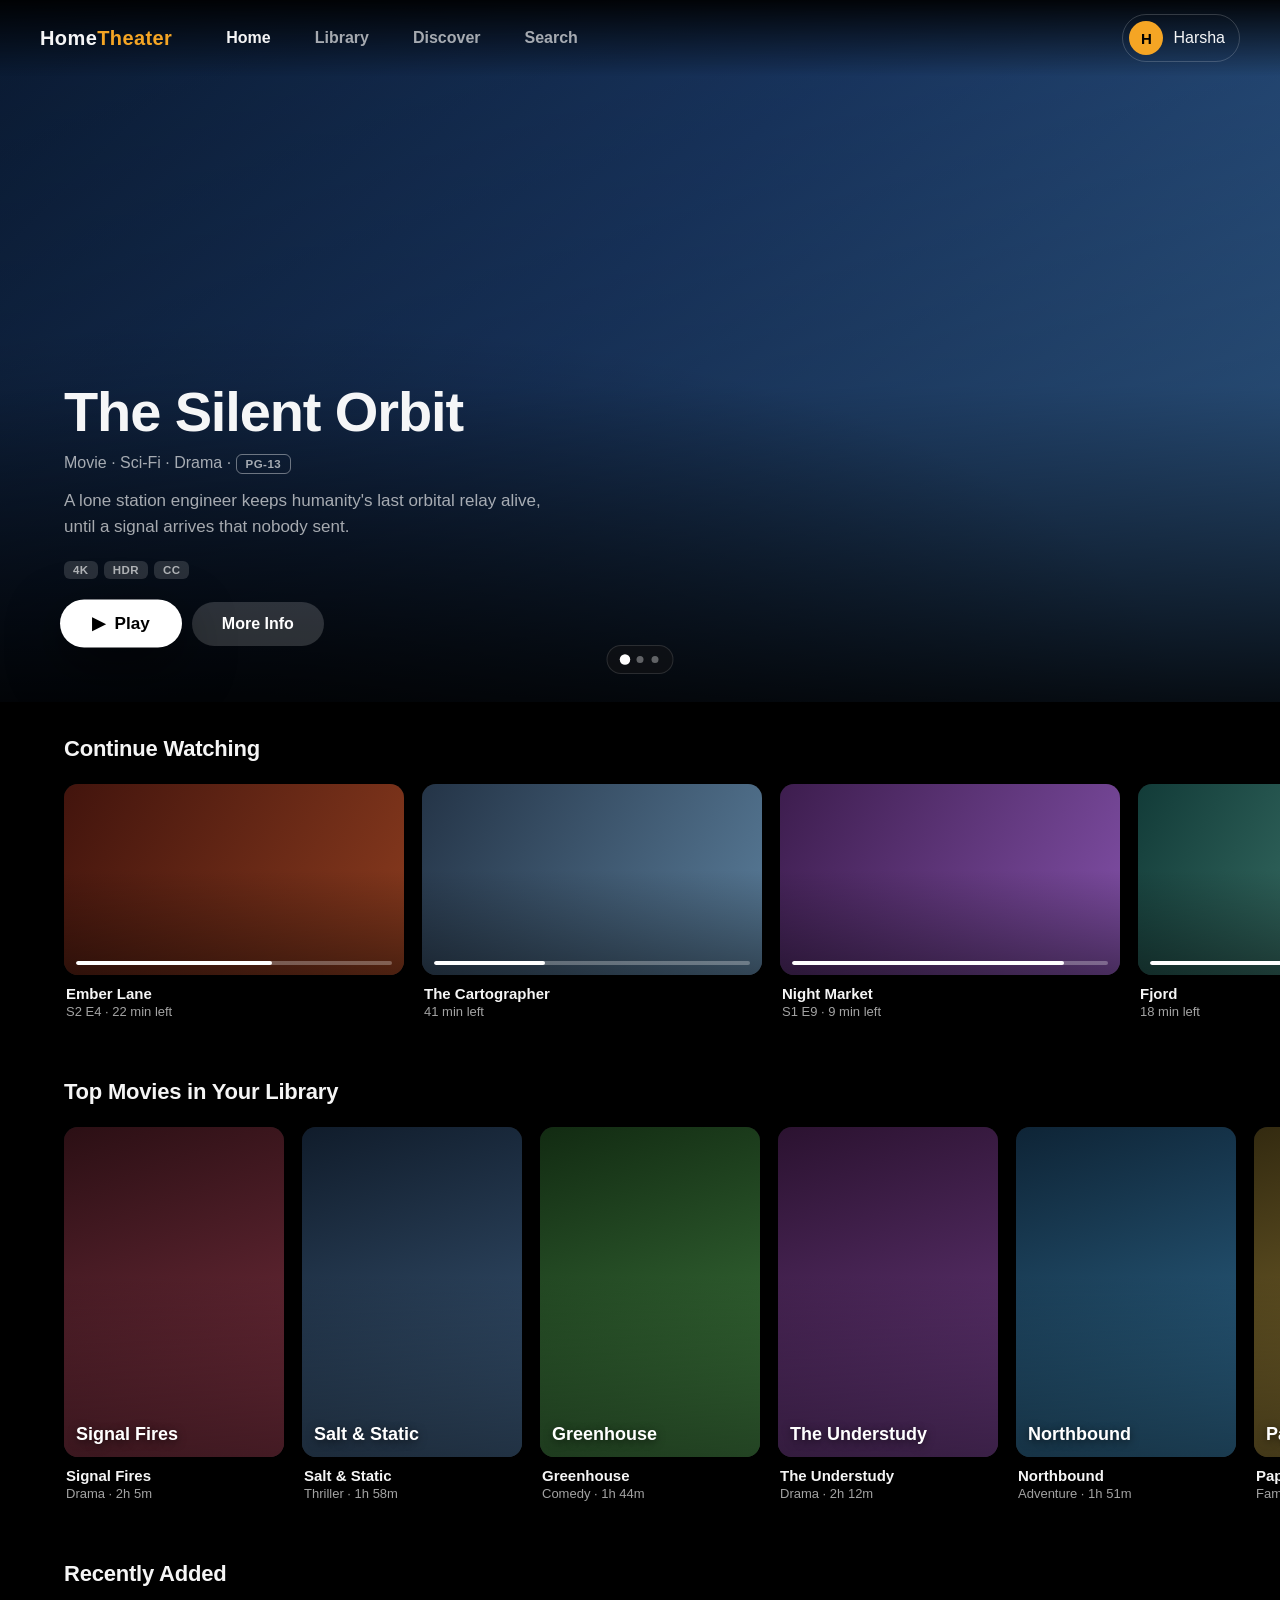
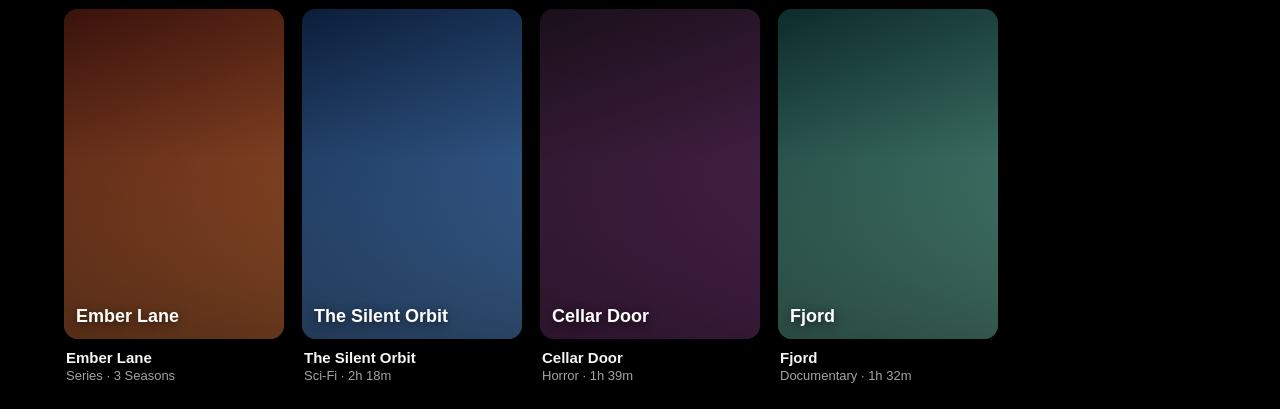
==== design/prototype/index.html @ db96c817 "Seed: TV-first design system + working UI prototype (mock data), docs, status" ====
<!DOCTYPE html>
<html lang="en">
<head>
  <meta charset="UTF-8" />
  <meta name="viewport" content="width=device-width, initial-scale=1.0" />
  <title>Home Theater — TV UI Prototype (MOCK DATA)</title>
  <link rel="stylesheet" href="styles.css" />
</head>
<body>
  <!-- Prototype note: everything below renders MOCK sample data. No server calls. -->
  <nav class="topnav" id="topnav" aria-label="Primary"></nav>

  <header class="hero" id="hero" aria-label="Featured"></header>

  <main id="shelves" aria-label="Library shelves"></main>

  <!-- Detail overlay (MOCK) -->
  <div class="overlay" id="detailOverlay" role="dialog" aria-modal="true" aria-label="Title details">
    <div class="sheet">
      <h2 id="detailTitle"></h2>
      <div class="type-line" id="detailType"></div>
      <div class="meta-chips" id="detailCaps"></div>
      <p class="desc" id="detailDesc" style="margin-top:14px"></p>
      <div class="actions" style="margin-top:8px">
        <button class="pill">▶&nbsp;&nbsp;Play (mock)</button>
        <button class="pill ghost" id="detailClose">Close</button>
      </div>
      <p class="note">Prototype uses mock data. Playback is not implemented yet.</p>
    </div>
  </div>

  <!-- Passwordless profile switcher (confirmed product rule: no PIN/password) -->
  <div class="overlay" id="profileOverlay" role="dialog" aria-modal="true" aria-label="Switch profile">
    <div class="sheet" style="text-align:center">
      <h2>Who's watching?</h2>
      <p class="type-line">Select a profile — no password required.</p>
      <div class="profile-grid" id="profileGrid"></div>
      <p class="note">Press Enter to switch · Escape to cancel · P to reopen</p>
    </div>
  </div>

  <script src="mock-data.js"></script>
  <script src="app.js"></script>
</body>
</html>
---- design/prototype/styles.css ----
/* Home Theater — TV-first prototype styles.
   Tokens per docs/DESIGN.md. All rules carry reduced-motion / contrast fallbacks. */

:root {
  --bg-black: #000;
  --bg-charcoal: #141416;
  --bg-elevated: #1e1e21;
  --text-primary: rgba(255,255,255,.96);
  --text-secondary: rgba(255,255,255,.64);
  --text-tertiary: rgba(255,255,255,.40);
  --accent: #F5A524;
  --focus-scale: 1.09;
  --focus-duration: 180ms;
  --focus-easing: cubic-bezier(.2,.7,.3,1);
  --crossfade: 300ms;
  --radius-card: 14px;
  --radius-pill: 999px;
  --shadow-focus: 0 18px 48px rgba(0,0,0,.55);
  --font: -apple-system, BlinkMacSystemFont, "SF Pro Display", "Segoe UI", Roboto, "Inter", sans-serif;
}

* { box-sizing: border-box; margin: 0; padding: 0; }
html, body { height: 100%; }
body {
  background: var(--bg-black);
  color: var(--text-primary);
  font-family: var(--font);
  overflow-x: hidden;
  -webkit-font-smoothing: antialiased;
}
button { font: inherit; color: inherit; background: none; border: none; cursor: pointer; }

/* ---------- Top navigation ---------- */
.topnav {
  position: fixed; inset: 0 0 auto 0; z-index: 40;
  display: flex; align-items: center; gap: 8px;
  padding: 14px 40px;
  background: linear-gradient(to bottom, rgba(0,0,0,.92), rgba(0,0,0,0));
}
.brand { font-weight: 800; font-size: 20px; letter-spacing: .02em; margin-right: 28px; }
.brand .dot { color: var(--accent); }
.nav-tab {
  padding: 10px 18px; border-radius: var(--radius-pill);
  color: var(--text-secondary); font-size: 16px; font-weight: 600;
  transition: color var(--focus-duration) var(--focus-easing),
              background var(--focus-duration) var(--focus-easing);
}
.nav-tab[aria-current="page"] { color: var(--text-primary); }
.nav-tab.focused {
  color: #000; background: #fff;
}
.profile-btn {
  margin-left: auto; display: flex; align-items: center; gap: 10px;
  padding: 6px 14px 6px 6px; border-radius: var(--radius-pill);
  border: 1px solid rgba(255,255,255,.18);
}
.avatar {
  width: 34px; height: 34px; border-radius: 50%;
  display: grid; place-items: center; font-weight: 700; font-size: 15px; color: #000;
}
.profile-btn.focused { background: rgba(255,255,255,.14); border-color: #fff; }

/* ---------- Hero ---------- */
.hero { position: relative; height: 78vh; min-height: 480px; overflow: hidden; }
.hero-slide {
  position: absolute; inset: 0; opacity: 0; pointer-events: none;
  transition: opacity var(--crossfade) ease;
  display: grid; align-items: end;
}
.hero-slide.active { opacity: 1; pointer-events: auto; }
.hero-art { position: absolute; inset: 0; }
.hero-scrim {
  position: absolute; inset: 0;
  background:
    linear-gradient(to top, rgba(0,0,0,.88) 0%, rgba(0,0,0,.25) 45%, rgba(0,0,0,.15) 100%),
    radial-gradient(120% 90% at 20% 100%, rgba(0,0,0,.55), transparent 60%);
}
.hero-content {
  position: relative; padding: 0 64px 56px; max-width: 640px;
}
.hero-title { font-size: 56px; font-weight: 800; letter-spacing: -.02em; margin-bottom: 10px; }
.hero-type { color: var(--text-secondary); font-size: 16px; margin-bottom: 14px; }
.hero-desc {
  color: var(--text-secondary); font-size: 17px; line-height: 1.5;
  display: -webkit-box; -webkit-line-clamp: 3; -webkit-box-orient: vertical; overflow: hidden;
  margin-bottom: 22px;
}
.hero-actions { display: flex; gap: 14px; align-items: center; }
.hero-dots {
  position: absolute; bottom: 28px; left: 50%; transform: translateX(-50%);
  display: flex; gap: 8px; padding: 10px 14px; border-radius: var(--radius-pill);
  background: rgba(20,20,22,.55); border: 1px solid rgba(255,255,255,.12);
}
.hero-dots .dot-btn { width: 7px; height: 7px; border-radius: 50%; background: rgba(255,255,255,.35); transition: all var(--crossfade) ease; }
.hero-dots .dot-btn.active { background: #fff; transform: scale(1.5); }
.hero-dots .dot-btn.focused { outline: 2px solid #fff; outline-offset: 2px; }

/* ---------- Pills / buttons ---------- */
.pill {
  display: inline-flex; align-items: center; gap: 10px;
  padding: 13px 30px; border-radius: var(--radius-pill);
  background: #fff; color: #000; font-weight: 700; font-size: 16px;
  transition: transform var(--focus-duration) var(--focus-easing),
              box-shadow var(--focus-duration) var(--focus-easing);
}
.pill.ghost { background: rgba(255,255,255,.16); color: #fff; }
.pill.focused { transform: scale(1.07); box-shadow: var(--shadow-focus); outline: none; }
.pill.ghost.focused { background: rgba(255,255,255,.30); }

/* ---------- Chips ---------- */
.chip {
  display: inline-block; padding: 3px 9px; border-radius: 6px;
  background: rgba(255,255,255,.14); color: var(--text-secondary);
  font-size: 11.5px; font-weight: 700; letter-spacing: .04em;
}
.chip.rating { border: 1px solid rgba(255,255,255,.4); background: transparent; }
.meta-chips { display: flex; gap: 6px; flex-wrap: wrap; align-items: center; margin-top: 10px; }

/* ---------- Shelves ---------- */
.shelf { margin: 34px 0 8px; }
.shelf-head { display: flex; align-items: baseline; padding: 0 64px; margin-bottom: 14px; }
.shelf-title { font-size: 22px; font-weight: 700; letter-spacing: -.01em; }
.shelf-track {
  display: flex; gap: 18px; padding: 8px 64px 26px;
  overflow-x: auto; scroll-behavior: smooth;
  scrollbar-width: none;
}
.shelf-track::-webkit-scrollbar { display: none; }

/* ---------- Cards ---------- */
.card { position: relative; flex: 0 0 auto; border-radius: var(--radius-card); overflow: visible; text-align: left; }
.card.landscape { width: 340px; }
.card.poster { width: 220px; }
.card-art {
  position: relative; aspect-ratio: 16 / 9; border-radius: var(--radius-card);
  overflow: hidden; background: var(--bg-charcoal);
  transition: transform var(--focus-duration) var(--focus-easing),
              box-shadow var(--focus-duration) var(--focus-easing);
}
.card.poster .card-art { aspect-ratio: 2 / 3; display: grid; align-items: end; }
.card-grad { position: absolute; inset: 0; }
.card-scrim { position: absolute; inset: 0; background: linear-gradient(to top, rgba(0,0,0,.45), transparent 55%); }
.card-grad-title {
  position: relative; padding: 12px; font-size: 18px; font-weight: 800; color: #fff;
  text-shadow: 0 2px 8px rgba(0,0,0,.6);
}
.card-label { padding: 10px 2px 0; }
.card-title { font-size: 15px; font-weight: 600; }
.card-sub { font-size: 13px; color: var(--text-secondary); margin-top: 2px; }
.card-progress {
  position: absolute; left: 12px; right: 12px; bottom: 10px; height: 4px;
  border-radius: 2px; background: rgba(255,255,255,.28); overflow: hidden;
}
.card-progress > span { display: block; height: 100%; background: #fff; border-radius: 2px; }
.rank {
  position: absolute; top: 8px; left: 10px; z-index: 2;
  font-size: 34px; font-weight: 900; color: #fff;
  text-shadow: 0 2px 10px rgba(0,0,0,.7); line-height: 1;
}
/* Focus treatment: scale + shadow + elevation; siblings dim (H6) */
.card.focused .card-art {
  transform: scale(var(--focus-scale));
  box-shadow: var(--shadow-focus);
  outline: 3px solid rgba(255,255,255,.9); outline-offset: 2px;
}
.shelf-row.focused .card:not(.focused) { opacity: .78; transition: opacity var(--focus-duration) linear; }

/* ---------- Overlays ---------- */
.overlay {
  position: fixed; inset: 0; z-index: 60; display: none;
  place-items: center; background: rgba(0,0,0,.62);
}
.overlay.open { display: grid; }
.sheet {
  width: min(680px, 90vw); border-radius: 22px; padding: 34px;
  background: rgba(30,30,33,.82);
  border: 1px solid rgba(255,255,255,.14);
}
@supports (backdrop-filter: blur(20px) saturate(180%)) {
  .sheet { backdrop-filter: blur(20px) saturate(180%); background: rgba(30,30,33,.62); }
}
.sheet h2 { font-size: 32px; margin-bottom: 6px; }
.sheet .type-line { color: var(--text-secondary); margin-bottom: 14px; }
.sheet .desc { color: var(--text-secondary); line-height: 1.55; margin-bottom: 22px; }
.sheet .actions { display: flex; gap: 14px; }

/* Profile switcher (passwordless — CONFIRMED product rule) */
.profile-grid { display: flex; gap: 26px; margin-top: 22px; }
.profile-tile {
  display: grid; justify-items: center; gap: 10px; padding: 16px;
  border-radius: 16px; transition: transform var(--focus-duration) var(--focus-easing);
}
.profile-tile .avatar { width: 76px; height: 76px; font-size: 30px; }
.profile-tile .name { color: var(--text-secondary); font-weight: 600; }
.profile-tile.focused { transform: scale(1.08); background: rgba(255,255,255,.10); outline: 3px solid #fff; outline-offset: 2px; }

/* ---------- Detail overlay note (MOCK) ---------- */
.note { margin-top: 18px; font-size: 12.5px; color: var(--text-tertiary); }

/* ---------- Fallbacks ---------- */
@media (prefers-reduced-motion: reduce) {
  * { transition: none !important; animation: none !important; scroll-behavior: auto !important; }
  .card.focused .card-art { transform: none; }
  .pill.focused { transform: none; }
}
@media (prefers-contrast: more) {
  .card.focused .card-art { outline: 4px solid #fff; }
  .hero-desc, .card-sub { color: #fff; }
}
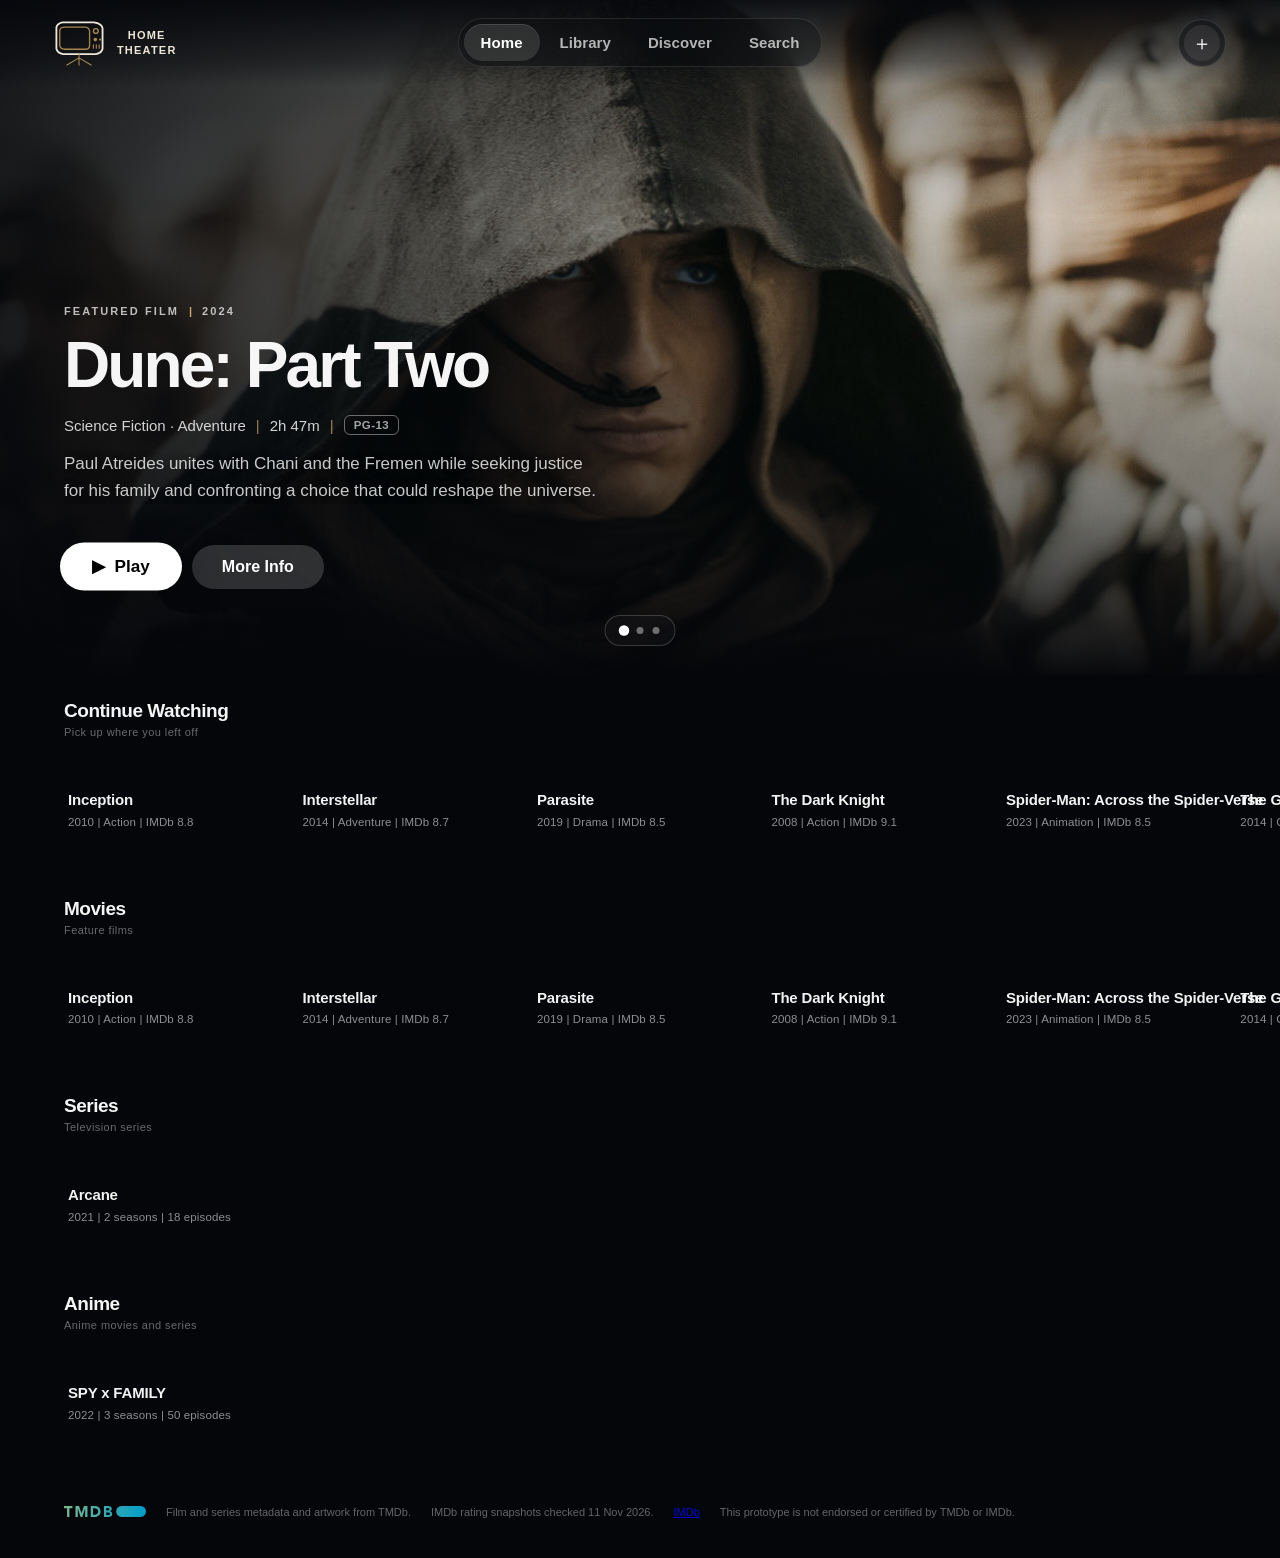
==== commit 658c28b9: "Preserve evolved prototype: themes, settings, library/discover/search, series/episodes, brand assets" ====
--- a/design/prototype/index.html
+++ b/design/prototype/index.html
@@ -3,7 +3,8 @@
 <head>
   <meta charset="UTF-8" />
   <meta name="viewport" content="width=device-width, initial-scale=1.0" />
-  <title>Home Theater — TV UI Prototype (MOCK DATA)</title>
+  <meta name="theme-color" content="#08090c" />
+  <title>Home Theater | Film Library</title>
   <link rel="stylesheet" href="styles.css" />
 </head>
 <body>
@@ -13,29 +14,33 @@
   <header class="hero" id="hero" aria-label="Featured"></header>
 
   <main id="shelves" aria-label="Library shelves"></main>
-
-  <!-- Detail overlay (MOCK) -->
+  <footer class="credits" id="credits"><a href="https://www.themoviedb.org/" target="_blank" rel="noreferrer" aria-label="The Movie Database"><img src="art/tmdb/tmdb-logo.svg" alt="TMDb" /></a><span>Film and series metadata and artwork from TMDb.</span><span>IMDb rating snapshots checked 11 Nov 2026.</span><a href="https://www.imdb.com/" target="_blank" rel="noreferrer">IMDb</a><span>This prototype is not endorsed or certified by TMDb or IMDb.</span></footer>
+  <!-- Detail overlay uses prototype sample data -->
   <div class="overlay" id="detailOverlay" role="dialog" aria-modal="true" aria-label="Title details">
-    <div class="sheet">
-      <h2 id="detailTitle"></h2>
-      <div class="type-line" id="detailType"></div>
-      <div class="meta-chips" id="detailCaps"></div>
-      <p class="desc" id="detailDesc" style="margin-top:14px"></p>
-      <div class="actions" style="margin-top:8px">
-        <button class="pill">▶&nbsp;&nbsp;Play (mock)</button>
-        <button class="pill ghost" id="detailClose">Close</button>
+    <div class="sheet detail-sheet">
+      <div class="detail-art">
+        <img id="detailArtwork" src="" alt="">
+        <div class="detail-actions" aria-label="Title actions">
+          <button class="detail-action" data-detail-action="play" aria-label="Play title" title="Play"><svg viewBox="0 0 24 24" aria-hidden="true"><path d="M7 4.8v14.4L19 12 7 4.8Z"/></svg></button>
+          <button class="detail-action" data-detail-action="watchlist" aria-label="Add to watchlist" aria-pressed="false" title="Add to watchlist"><svg viewBox="0 0 24 24" aria-hidden="true"><path d="M12 5v14M5 12h14"/></svg></button>
+          <button class="detail-action" data-detail-action="watched" aria-label="Mark as watched" aria-pressed="false" title="Mark as watched"><svg viewBox="0 0 24 24" aria-hidden="true"><path d="m5 12.5 4.5 4.5L19 7"/></svg></button>
+        </div>
       </div>
-      <p class="note">Prototype uses mock data. Playback is not implemented yet.</p>
-    </div>
-  </div>
-
-  <!-- Passwordless profile switcher (confirmed product rule: no PIN/password) -->
-  <div class="overlay" id="profileOverlay" role="dialog" aria-modal="true" aria-label="Switch profile">
-    <div class="sheet" style="text-align:center">
-      <h2>Who's watching?</h2>
-      <p class="type-line">Select a profile — no password required.</p>
-      <div class="profile-grid" id="profileGrid"></div>
-      <p class="note">Press Enter to switch · Escape to cancel · P to reopen</p>
+      <section class="detail-info">
+        <p class="catalog-kicker">TITLE DETAILS</p>
+        <h2 id="detailTitle"></h2>
+        <div class="type-line" id="detailType"></div>
+        <p class="desc" id="detailDesc"></p>
+        <p class="detail-feedback" id="detailFeedback" aria-live="polite">Prototype actions use sample data.</p>
+      </section>
+      <section class="series-browser" id="seriesBrowser" aria-label="Series episodes" hidden>
+        <div class="series-browser-heading">
+          <div><p class="catalog-kicker">SERIES GUIDE</p><h3>Episodes</h3></div>
+          <p id="seriesEpisodeCount" class="series-episode-count"></p>
+        </div>
+        <div class="season-selector" id="seasonSelector" role="group" aria-label="Choose a season"></div>
+        <div class="episode-grid" id="episodeGrid"></div>
+      </section>
     </div>
   </div>
 
--- a/design/prototype/styles.css
+++ b/design/prototype/styles.css
@@ -1,4 +1,4 @@
-/* Home Theater — TV-first prototype styles.
+/* Home Theater | TV-first prototype styles.
    Tokens per docs/DESIGN.md. All rules carry reduced-motion / contrast fallbacks. */
 
 :root {
@@ -9,7 +9,7 @@
   --text-secondary: rgba(255,255,255,.64);
   --text-tertiary: rgba(255,255,255,.40);
   --accent: #F5A524;
-  --focus-scale: 1.09;
+  --focus-scale: 1.075;
   --focus-duration: 180ms;
   --focus-easing: cubic-bezier(.2,.7,.3,1);
   --crossfade: 300ms;
@@ -22,32 +22,36 @@
 * { box-sizing: border-box; margin: 0; padding: 0; }
 html, body { height: 100%; }
 body {
-  background: var(--bg-black);
+  background: #050609;
   color: var(--text-primary);
   font-family: var(--font);
   overflow-x: hidden;
   -webkit-font-smoothing: antialiased;
 }
 button { font: inherit; color: inherit; background: none; border: none; cursor: pointer; }
+button:focus-visible { outline: 3px solid #fff; outline-offset: 5px; }
 
 /* ---------- Top navigation ---------- */
 .topnav {
   position: fixed; inset: 0 0 auto 0; z-index: 40;
   display: flex; align-items: center; gap: 8px;
-  padding: 14px 40px;
-  background: linear-gradient(to bottom, rgba(0,0,0,.92), rgba(0,0,0,0));
+  padding: 18px clamp(28px, 4vw, 72px);
+  background: linear-gradient(to bottom, rgba(4,6,10,.82), rgba(4,6,10,.34) 58%, transparent);
+  min-height: 88px;
 }
 .brand { font-weight: 800; font-size: 20px; letter-spacing: .02em; margin-right: 28px; }
 .brand .dot { color: var(--accent); }
+.nav-links { display: flex; align-items: center; gap: 8px; }
 .nav-tab {
-  padding: 10px 18px; border-radius: var(--radius-pill);
-  color: var(--text-secondary); font-size: 16px; font-weight: 600;
+  padding: 11px 18px; border-radius: var(--radius-pill);
+  color: rgba(255,255,255,.76); font-size: 17px; font-weight: 620;
   transition: color var(--focus-duration) var(--focus-easing),
-              background var(--focus-duration) var(--focus-easing);
+              background var(--focus-duration) var(--focus-easing),
+              transform var(--focus-duration) var(--focus-easing);
 }
 .nav-tab[aria-current="page"] { color: var(--text-primary); }
 .nav-tab.focused {
-  color: #000; background: #fff;
+  color: #000; background: #fff; transform: scale(1.04);
 }
 .profile-btn {
   margin-left: auto; display: flex; align-items: center; gap: 10px;
@@ -61,37 +65,53 @@
 .profile-btn.focused { background: rgba(255,255,255,.14); border-color: #fff; }
 
 /* ---------- Hero ---------- */
-.hero { position: relative; height: 78vh; min-height: 480px; overflow: hidden; }
+.hero {
+  position: relative;
+  height: min(78svh, 820px);
+  min-height: 600px;
+  overflow: hidden;
+  isolation: isolate;
+  background: #0c111a;
+}
 .hero-slide {
   position: absolute; inset: 0; opacity: 0; pointer-events: none;
-  transition: opacity var(--crossfade) ease;
+  transition: opacity 520ms cubic-bezier(.22,.7,.24,1);
   display: grid; align-items: end;
 }
 .hero-slide.active { opacity: 1; pointer-events: auto; }
-.hero-art { position: absolute; inset: 0; }
+.hero-art { position: absolute; inset: -1.5% -1%; overflow: hidden; }
+.hero-art img {
+  display: block; width: 100%; height: 100%; object-fit: cover; object-position: center 44%;
+  transform: scale(1.035);
+  filter: saturate(.92) brightness(.88);
+  transition: transform 8s cubic-bezier(.2,.55,.3,1), filter 700ms ease;
+}
+.hero-slide.active .hero-art img { transform: scale(1); filter: saturate(1) brightness(.92); }
 .hero-scrim {
   position: absolute; inset: 0;
   background:
-    linear-gradient(to top, rgba(0,0,0,.88) 0%, rgba(0,0,0,.25) 45%, rgba(0,0,0,.15) 100%),
-    radial-gradient(120% 90% at 20% 100%, rgba(0,0,0,.55), transparent 60%);
+    linear-gradient(90deg, rgba(3,5,9,.72) 0%, rgba(3,5,9,.46) 31%, rgba(3,5,9,.10) 70%, rgba(3,5,9,.04) 100%),
+    linear-gradient(0deg, rgba(5,6,9,.98) 0%, rgba(5,6,9,.62) 20%, rgba(5,6,9,.06) 66%, rgba(5,6,9,.24) 100%);
 }
 .hero-content {
-  position: relative; padding: 0 64px 56px; max-width: 640px;
-}
-.hero-title { font-size: 56px; font-weight: 800; letter-spacing: -.02em; margin-bottom: 10px; }
-.hero-type { color: var(--text-secondary); font-size: 16px; margin-bottom: 14px; }
+  position: relative; z-index: 2; padding: 0 clamp(36px, 5vw, 92px) 88px;
+  max-width: 760px;
+}
+.hero-title { font-size: clamp(44px, 4.3vw, 72px); font-weight: 760; letter-spacing: -.035em; line-height: .98; margin-bottom: 16px; text-wrap: balance; }
+.hero-type { color: rgba(255,255,255,.78); font-size: 17px; margin-bottom: 15px; }
 .hero-desc {
-  color: var(--text-secondary); font-size: 17px; line-height: 1.5;
+  color: rgba(255,255,255,.82); font-size: 18px; line-height: 1.48; max-width: 560px;
   display: -webkit-box; -webkit-line-clamp: 3; -webkit-box-orient: vertical; overflow: hidden;
-  margin-bottom: 22px;
+  margin-bottom: 18px; text-shadow: 0 2px 18px rgba(0,0,0,.24);
 }
 .hero-actions { display: flex; gap: 14px; align-items: center; }
 .hero-dots {
-  position: absolute; bottom: 28px; left: 50%; transform: translateX(-50%);
-  display: flex; gap: 8px; padding: 10px 14px; border-radius: var(--radius-pill);
-  background: rgba(20,20,22,.55); border: 1px solid rgba(255,255,255,.12);
-}
-.hero-dots .dot-btn { width: 7px; height: 7px; border-radius: 50%; background: rgba(255,255,255,.35); transition: all var(--crossfade) ease; }
+  position: absolute; z-index: 3; bottom: 36px; left: 50%; transform: translateX(-50%);
+  display: flex; gap: 9px; padding: 11px 15px; border-radius: var(--radius-pill);
+  background: rgba(19,20,23,.54); border: 1px solid rgba(255,255,255,.18);
+  box-shadow: 0 8px 28px rgba(0,0,0,.2);
+}
+.hero-dots .dot-btn { width: 7px; height: 7px; border-radius: 50%; background: rgba(255,255,255,.4); transition: all var(--crossfade) ease; }
 .hero-dots .dot-btn.active { background: #fff; transform: scale(1.5); }
 .hero-dots .dot-btn.focused { outline: 2px solid #fff; outline-offset: 2px; }
 
@@ -117,38 +137,54 @@
 .meta-chips { display: flex; gap: 6px; flex-wrap: wrap; align-items: center; margin-top: 10px; }
 
 /* ---------- Shelves ---------- */
-.shelf { margin: 34px 0 8px; }
-.shelf-head { display: flex; align-items: baseline; padding: 0 64px; margin-bottom: 14px; }
-.shelf-title { font-size: 22px; font-weight: 700; letter-spacing: -.01em; }
+.shelf { margin: 26px 0 10px; position: relative; }
+.shelf-head { display: flex; align-items: baseline; padding: 0 clamp(36px, 5vw, 92px); margin-bottom: 14px; }
+.shelf-title { font-size: clamp(20px, 1.5vw, 25px); font-weight: 700; letter-spacing: -.015em; }
 .shelf-track {
-  display: flex; gap: 18px; padding: 8px 64px 26px;
+  display: flex; gap: clamp(14px, 1.2vw, 22px); padding: 10px clamp(36px, 5vw, 92px) 34px;
   overflow-x: auto; scroll-behavior: smooth;
   scrollbar-width: none;
+  scroll-padding-inline: clamp(36px, 5vw, 92px);
 }
 .shelf-track::-webkit-scrollbar { display: none; }
+.shelf-row { position: relative; }
+.shelf-arrow {
+  position: absolute; top: 49%; z-index: 26; display: grid; width: clamp(34px, 4vw, 50px); height: 92px; place-items: center;
+  border: 1px solid rgba(255,255,255,.13); border-radius: 20px; color: #fff;
+  background: linear-gradient(90deg, rgba(255,255,255,.09), rgba(255,255,255,.04)); backdrop-filter: blur(14px) saturate(120%);
+  box-shadow: 0 10px 28px rgba(0,0,0,.35); opacity: 0; pointer-events: none;
+  transform: translateY(-50%); transition: opacity 180ms ease, background 180ms ease, transform 240ms cubic-bezier(.2,.85,.2,1);
+}
+.shelf-arrow-prev { left: 0; }
+.shelf-arrow-next { right: 0; }
+.shelf-arrow svg { width: 28px; height: 28px; fill: none; stroke: currentColor; stroke-width: 1.8; stroke-linecap: round; stroke-linejoin: round; }
+.shelf-row:hover .shelf-arrow:not(:disabled), .shelf-arrow:focus-visible { opacity: 1; pointer-events: auto; }
+.shelf-arrow:hover, .shelf-arrow:focus-visible { background: rgba(255,255,255,.10); transform: translateY(-50%) scale(1.06); outline: 2px solid rgba(255,255,255,.84); outline-offset: 2px; }
+.shelf-arrow:disabled { opacity: 0 !important; pointer-events: none !important; }
 
 /* ---------- Cards ---------- */
 .card { position: relative; flex: 0 0 auto; border-radius: var(--radius-card); overflow: visible; text-align: left; }
-.card.landscape { width: 340px; }
-.card.poster { width: 220px; }
+.card.landscape { width: clamp(268px, 22vw, 372px); }
+.card.poster { width: clamp(164px, 14vw, 228px); }
 .card-art {
   position: relative; aspect-ratio: 16 / 9; border-radius: var(--radius-card);
-  overflow: hidden; background: var(--bg-charcoal);
+  overflow: hidden; background: linear-gradient(135deg,#16202e,#0a0d12);
   transition: transform var(--focus-duration) var(--focus-easing),
-              box-shadow var(--focus-duration) var(--focus-easing);
+              box-shadow var(--focus-duration) var(--focus-easing),
+              outline-color var(--focus-duration) ease;
 }
 .card.poster .card-art { aspect-ratio: 2 / 3; display: grid; align-items: end; }
-.card-grad { position: absolute; inset: 0; }
-.card-scrim { position: absolute; inset: 0; background: linear-gradient(to top, rgba(0,0,0,.45), transparent 55%); }
+.card-artwork { position: absolute; inset: 0; width: 100%; height: 100%; object-fit: cover; transition: transform 450ms cubic-bezier(.2,.7,.3,1), filter 450ms ease; }
+.card-scrim { position: absolute; inset: 0; background: linear-gradient(to top, rgba(0,0,0,.72), rgba(0,0,0,.06) 48%, rgba(0,0,0,.05)); pointer-events: none; }
 .card-grad-title {
   position: relative; padding: 12px; font-size: 18px; font-weight: 800; color: #fff;
   text-shadow: 0 2px 8px rgba(0,0,0,.6);
 }
 .card-label { padding: 10px 2px 0; }
-.card-title { font-size: 15px; font-weight: 600; }
-.card-sub { font-size: 13px; color: var(--text-secondary); margin-top: 2px; }
+.card-title { font-size: 16px; font-weight: 650; white-space: nowrap; overflow: hidden; text-overflow: ellipsis; }
+.card-sub { font-size: 14px; color: var(--text-secondary); margin-top: 4px; white-space: nowrap; overflow: hidden; text-overflow: ellipsis; }
 .card-progress {
-  position: absolute; left: 12px; right: 12px; bottom: 10px; height: 4px;
+  position: absolute; left: 2px; right: 2px; bottom: 2px; height: 3px;
   border-radius: 2px; background: rgba(255,255,255,.28); overflow: hidden;
 }
 .card-progress > span { display: block; height: 100%; background: #fff; border-radius: 2px; }
@@ -162,13 +198,15 @@
   transform: scale(var(--focus-scale));
   box-shadow: var(--shadow-focus);
   outline: 3px solid rgba(255,255,255,.9); outline-offset: 2px;
-}
-.shelf-row.focused .card:not(.focused) { opacity: .78; transition: opacity var(--focus-duration) linear; }
+  z-index: 4;
+}
+.card.focused .card-artwork { transform: scale(1.035); }
+.shelf:has(.card.focused) .card:not(.focused) { opacity: .88; transition: opacity var(--focus-duration) linear; }
 
 /* ---------- Overlays ---------- */
 .overlay {
   position: fixed; inset: 0; z-index: 60; display: none;
-  place-items: center; background: rgba(0,0,0,.62);
+  place-items: center; padding: 24px; overflow-y: auto; background: rgba(0,0,0,.72); backdrop-filter: blur(12px);
 }
 .overlay.open { display: grid; }
 .sheet {
@@ -184,7 +222,7 @@
 .sheet .desc { color: var(--text-secondary); line-height: 1.55; margin-bottom: 22px; }
 .sheet .actions { display: flex; gap: 14px; }
 
-/* Profile switcher (passwordless — CONFIRMED product rule) */
+/* Profile switcher | passwordless confirmed product rule */
 .profile-grid { display: flex; gap: 26px; margin-top: 22px; }
 .profile-tile {
   display: grid; justify-items: center; gap: 10px; padding: 16px;
@@ -206,4 +244,614 @@
 @media (prefers-contrast: more) {
   .card.focused .card-art { outline: 4px solid #fff; }
   .hero-desc, .card-sub { color: #fff; }
-}
+  .hero-scrim { background: linear-gradient(90deg,rgba(0,0,0,.88),rgba(0,0,0,.25)),linear-gradient(0deg,rgba(0,0,0,.98),transparent 78%); }
+}
+
+@media (max-width: 900px) {
+  .topnav { gap: 4px; padding-inline: 24px; min-height: 76px; }
+  .brand { margin-right: 10px; font-size: 18px; }
+  .nav-links { gap: 4px; }
+  .nav-tab { padding: 10px 13px; font-size: 15px; }
+  .hero { height: min(72svh, 760px); min-height: 560px; }
+  .hero-content { padding: 0 32px 78px; max-width: 650px; }
+  .hero-scrim { background: linear-gradient(90deg,rgba(3,5,9,.76),rgba(3,5,9,.2)),linear-gradient(0deg,rgba(5,6,9,.98),rgba(5,6,9,.12) 76%); }
+  .shelf-head { padding-inline: 32px; }
+  .shelf-track { padding-inline: 32px; scroll-padding-inline: 32px; }
+  .card.landscape { width: clamp(260px, 40vw, 350px); }
+  .card.poster { width: clamp(158px, 25vw, 208px); }
+}
+
+@media (max-width: 620px) {
+  .topnav { display: grid; grid-template-columns: 1fr auto; grid-template-rows: auto auto; padding: 9px 18px 10px; min-height: 0; gap: 5px 8px; }
+  .brand { grid-column: 1; grid-row: 1; font-size: 16px; margin: 0; }
+  .nav-links { grid-column: 1 / -1; grid-row: 2; justify-content: space-between; gap: 0; }
+  .nav-tab { font-size: 13px; padding: 8px 9px; }
+  .profile-btn { grid-column: 2; grid-row: 1; }
+  .profile-btn { gap: 6px; padding: 4px 8px 4px 4px; font-size: 13px; }
+  .avatar { width: 29px; height: 29px; }
+  .hero { height: min(72svh, 680px); min-height: 540px; }
+  .hero-art img { object-position: 58% center; }
+  .hero-content { padding: 0 22px 78px; }
+  .hero-title { font-size: clamp(38px, 11vw, 52px); }
+  .hero-type { font-size: 14px; }
+  .hero-desc { font-size: 15px; max-width: 440px; }
+  .pill { padding: 11px 21px; font-size: 14px; }
+  .hero-dots { bottom: 24px; }
+  .shelf { margin-top: 22px; }
+  .shelf-head { padding-inline: 22px; margin-bottom: 10px; }
+  .shelf-track { padding: 8px 22px 26px; scroll-padding-inline: 22px; gap: 14px; }
+  .card.landscape { width: 78vw; max-width: 340px; }
+  .card.poster { width: 42vw; max-width: 190px; }
+  .card-title { font-size: 14px; }
+  .card-sub { font-size: 12px; }
+  .sheet { width: calc(100vw - 32px); padding: 24px; }
+  .sheet h2 { font-size: 26px; }
+  .profile-grid { justify-content: center; gap: 10px; flex-wrap: wrap; }
+}
+
+/* Refined identity, motion and legible film metadata. */
+:root {
+  --accent: #c9a66b;
+  --focus-duration: 280ms;
+  --focus-easing: cubic-bezier(.2,.85,.2,1);
+  --shadow-focus: 0 14px 38px rgba(0,0,0,.42);
+}
+.topnav {
+  padding-inline: clamp(30px, 4.2vw, 76px);
+  min-height: 82px;
+  background: linear-gradient(to bottom, rgba(5,7,11,.9), rgba(5,7,11,.36) 72%, transparent);
+}
+.brand {
+  display: flex; align-items: center; gap: 11px; margin-right: 30px;
+  text-decoration: none; color: var(--text-primary); font-weight: 700;
+}
+.nav-links { gap: 7px; }
+.nav-tab { font-size: 15px; letter-spacing: .005em; }
+.nav-tab.focused { box-shadow: 0 4px 18px rgba(255,255,255,.12); }
+.hero { height: min(75svh, 780px); min-height: 570px; }
+.hero-art img { object-position: center 42%; }
+.hero-scrim {
+  background: linear-gradient(90deg, rgba(4,6,10,.88) 0%, rgba(4,6,10,.63) 29%, rgba(4,6,10,.16) 66%, rgba(4,6,10,.04) 100%),
+              linear-gradient(0deg, rgba(5,6,9,.98) 0%, rgba(5,6,9,.42) 24%, transparent 68%, rgba(5,6,9,.38) 100%);
+}
+.hero-content { max-width: 800px; padding-bottom: 86px; }
+.eyebrow { display: flex; align-items: center; gap: 10px; margin-bottom: 17px; color: rgba(255,255,255,.72); font-size: 11px; font-weight: 700; letter-spacing: .19em; }
+.eyebrow span { width: auto; height: auto; color: var(--accent); background: none; letter-spacing: 0; }
+.hero-title { font-size: clamp(48px, 5vw, 82px); letter-spacing: -.045em; line-height: .99; margin-bottom: 18px; }
+.hero-type { display: flex; align-items: center; gap: 10px; font-size: 15px; color: rgba(255,255,255,.82); }
+.hero-divider { color: var(--accent); opacity: .75; }
+.hero-desc { max-width: 540px; font-size: 17px; line-height: 1.55; color: rgba(255,255,255,.78); margin-top: 16px; }
+.hero-actions { margin-top: 22px !important; }
+.pill { transition: transform 280ms cubic-bezier(.2,.85,.2,1), box-shadow 280ms ease, background 240ms ease; }
+.hero-dots { bottom: 29px; }
+.shelf { margin: 25px 0 18px; }
+.shelf-head { align-items: center; margin-bottom: 11px; }
+.shelf-title { font-size: clamp(19px, 1.45vw, 23px); letter-spacing: -.025em; }
+.shelf-note { margin-top: 4px; font-size: 11px; color: var(--text-tertiary); letter-spacing: .04em; }
+.shelf-track { gap: clamp(16px, 1.3vw, 24px); padding-top: 8px; padding-bottom: 19px; }
+.card { border-radius: 12px; }
+.card-art { border-radius: 12px; background: #111319; transition: transform 300ms cubic-bezier(.2,.85,.2,1), box-shadow 300ms ease; }
+.card.poster .card-art { background: #15171c; }
+.card-artwork { transition: transform 500ms cubic-bezier(.2,.75,.2,1), filter 450ms ease; }
+.card.focused .card-art { transform: scale(1.045); box-shadow: var(--shadow-focus); outline: none; z-index: 4; }
+.card.focused .card-artwork { transform: scale(1.025); }
+.card-label { padding: 10px 1px 0; }
+.card-title { font-size: 15px; font-weight: 650; letter-spacing: -.01em; }
+.card-sub { margin-top: 5px; font-size: 12px; letter-spacing: .01em; color: rgba(255,255,255,.58); }
+.card-sub span { color: var(--accent); margin-inline: 2px; }
+.card-progress { left: 2px; right: 2px; bottom: 2px; height: 3px; }
+.shelf-preview {
+  min-height: 92px; margin: 0 clamp(36px, 5vw, 92px); padding: 0 0 12px;
+  display: grid; grid-template-columns: auto 1fr; column-gap: 12px; align-content: start;
+  opacity: .72; transition: opacity 260ms ease;
+}
+.shelf-preview.has-selection { opacity: 1; }
+.preview-kicker { grid-row: span 2; padding-top: 5px; color: var(--accent); font-size: 9px; font-weight: 700; letter-spacing: .18em; }
+.preview-title { font-size: 15px; font-weight: 680; }
+.preview-meta { margin-top: 3px; font-size: 12px; color: var(--text-secondary); }
+.preview-desc { grid-column: 2; max-width: 760px; margin-top: 7px; color: rgba(255,255,255,.52); font-size: 12px; line-height: 1.4; }
+.focus-glass {
+  position: fixed; left: 0; top: 0; z-index: 35; width: 0; height: 0; pointer-events: none;
+  border: 1.5px solid rgba(255,255,255,.88); border-radius: 13px;
+  background: linear-gradient(135deg, rgba(255,255,255,.10), rgba(255,255,255,.015) 50%);
+  box-shadow: 0 0 0 1px rgba(255,255,255,.08), 0 10px 34px rgba(0,0,0,.18);
+  opacity: 0; transition: transform 330ms cubic-bezier(.2,.85,.2,1), width 260ms cubic-bezier(.2,.85,.2,1), height 260ms cubic-bezier(.2,.85,.2,1), opacity 150ms ease;
+  will-change: transform, width, height;
+}
+.focus-glass.visible { opacity: 1; }
+.credits { display: flex; flex-wrap: wrap; gap: 8px 20px; padding: 30px clamp(36px, 5vw, 92px) 40px; color: rgba(255,255,255,.38); font-size: 11px; }
+.credits img { display: block; width: 82px; height: auto; }
+.credits a { display: inline-flex; align-items: center; opacity: .88; }
+.credits span:first-child { color: rgba(255,255,255,.55); }
+@media (max-width: 900px) {
+  .shelf-preview { margin-inline: 32px; }
+}
+@media (max-width: 620px) {
+  .topnav { padding-inline: 18px; }
+  .brand { gap: 7px; }
+  .brand-wordmark { font-size: 9px; }
+  .brand-wordmark span:last-child { font-size: 8px; }
+  .hero { min-height: 520px; }
+  .hero-content { padding-bottom: 78px; }
+  .hero-type { flex-wrap: wrap; font-size: 13px; }
+  .shelf-preview { margin-inline: 22px; min-height: 96px; }
+  .preview-desc { font-size: 11px; }
+  .credits { padding-inline: 22px; }
+}
+@media (prefers-reduced-motion: reduce) {
+  .focus-glass { transition: none; }
+}
+
+/* Centered navigation and a calmer portrait based profile control. */
+.topnav { display: grid; grid-template-columns: minmax(150px, 1fr) auto minmax(150px, 1fr); }
+.topnav .brand { justify-self: start; }
+.topnav .nav-links { grid-column: 2; justify-self: center; }
+.profile-btn { grid-column: 3; justify-self: end; margin-left: 0; gap: 9px; padding: 5px 7px 5px 6px; border-color: rgba(255,255,255,.11); background: rgba(14,16,20,.38); }
+.avatar-img { display: block; width: 36px; height: 36px; border-radius: 50%; object-fit: cover; box-shadow: 0 2px 10px rgba(0,0,0,.34); }
+.profile-name { color: rgba(255,255,255,.82); font-size: 14px; font-weight: 560; }
+.profile-chevron { color: rgba(255,255,255,.45); font-size: 14px; line-height: 1; transform: translateY(-2px); }
+.profile-btn.focused { background: rgba(255,255,255,.1); border-color: rgba(255,255,255,.36); }
+.profile-tile .profile-avatar { width: 88px; height: 88px; border-radius: 50%; object-fit: cover; box-shadow: 0 10px 28px rgba(0,0,0,.32); }
+.profile-tile.focused .profile-avatar { box-shadow: 0 0 0 3px rgba(255,255,255,.92), 0 12px 32px rgba(0,0,0,.38); }
+.profile-option { display: grid; justify-items: center; align-content: start; gap: 5px; }
+.profile-tile { gap: 10px; }
+.avatar-edit { padding: 6px 9px; border-radius: 999px; color: rgba(255,255,255,.48); font-size: 11px; transition: background 220ms ease, color 220ms ease; }
+.avatar-edit:hover, .avatar-edit.focused { color: rgba(255,255,255,.92); background: rgba(255,255,255,.1); }
+
+/* Premium TV focus: art remains full bleed and the living focus ring shares its exact geometry. */
+.topnav { display: grid; grid-template-columns: minmax(180px, 1fr) auto minmax(180px, 1fr); }
+.topnav .brand { justify-self: start; }
+.brand { gap: 12px; }
+.topnav .nav-links {
+  grid-column: 2; justify-self: center; gap: 3px; padding: 5px;
+  border: 1px solid rgba(255,255,255,.10); border-radius: 999px;
+  background: rgba(10,12,15,.38); backdrop-filter: blur(18px) saturate(140%);
+}
+.nav-tab { padding: 10px 17px; color: rgba(255,255,255,.69); transition: color 220ms ease, background 220ms ease, transform 280ms cubic-bezier(.2,.85,.2,1); }
+.nav-tab[aria-current="page"] { color: #fff; background: rgba(255,255,255,.12); box-shadow: inset 0 1px 0 rgba(255,255,255,.12); }
+.nav-tab:hover { color: #fff; background: rgba(255,255,255,.09); }
+.profile-btn { grid-column: 3; justify-self: end; margin-left: 0; gap: 9px; padding: 5px 8px 5px 6px; border-color: rgba(255,255,255,.13); background: rgba(10,12,15,.38); }
+.profile-initials { display: grid; flex: 0 0 36px; width: 36px; height: 36px; place-items: center; border-radius: 50%; color: #111; background: var(--accent); font-size: 12px; font-weight: 800; letter-spacing: .03em; }
+.profile-settings-entry.active, .profile-settings-entry:hover { border-color: var(--accent); background: rgba(255,255,255,.09); }
+.profile-name { color: rgba(255,255,255,.84); font-size: 14px; font-weight: 560; }
+.profile-chevron { color: rgba(255,255,255,.5); font-size: 14px; line-height: 1; transform: translateY(-2px); }
+.profile-btn.focused { background: rgba(255,255,255,.1); border-color: rgba(255,255,255,.36); }
+.profile-tile .profile-avatar { width: 88px; height: 88px; border-radius: 50%; object-fit: cover; box-shadow: 0 10px 28px rgba(0,0,0,.32); }
+.profile-tile.focused .profile-avatar { box-shadow: 0 0 0 3px rgba(255,255,255,.92), 0 12px 32px rgba(0,0,0,.38); }
+.profile-option { display: grid; justify-items: center; align-content: start; gap: 5px; }
+.profile-tile { gap: 10px; }
+.avatar-edit { padding: 6px 9px; border-radius: 999px; color: rgba(255,255,255,.48); font-size: 11px; transition: background 220ms ease, color 220ms ease; }
+.avatar-edit:hover, .avatar-edit.focused { color: rgba(255,255,255,.92); background: rgba(255,255,255,.1); }
+
+.card {
+  position: relative; z-index: 1; display: flex; flex-direction: column; gap: 0; padding: 0; overflow: visible;
+  border: 0; border-radius: 16px; background: transparent; text-align: left;
+  transform-origin: center 43%;
+  transition: transform 420ms cubic-bezier(.18,.9,.24,1), filter 320ms ease;
+}
+.card::after {
+  content: ""; position: absolute; inset: -2px; z-index: 6; border: 1.5px solid rgba(255,255,255,.91);
+  border-radius: 18px; box-shadow: 0 0 0 1px rgba(255,255,255,.13), 0 12px 32px rgba(0,0,0,.30), 0 0 22px rgba(255,255,255,.08);
+  opacity: 0; transform: scale(.99); transition: opacity 180ms ease, transform 420ms cubic-bezier(.18,.9,.24,1);
+  pointer-events: none;
+}
+.card:focus-visible { outline: none; }
+.card.focused { transform: translateY(-12px) scale(1.085); z-index: 20; }
+.card.focused::after { opacity: 0; transform: scale(1); }
+.card-art {
+  position: relative; isolation: isolate; aspect-ratio: 16 / 9; display: block; overflow: hidden;
+  border-radius: 16px; background: #101216; box-shadow: 0 8px 22px rgba(0,0,0,.20);
+  transition: box-shadow 420ms ease, border-radius 360ms ease;
+}
+.card.poster .card-art { aspect-ratio: 2 / 3; display: block; }
+.card-artwork { display: block; position: absolute; inset: 0; width: 100%; height: 100%; object-fit: cover; transform: none; transition: filter 420ms ease; }
+.card.focused .card-art { transform: none; outline: 1.5px solid rgba(255,255,255,.94); outline-offset: 2px; box-shadow: 0 18px 42px rgba(0,0,0,.32); }
+.card.focused .card-artwork { transform: none; filter: brightness(1.04) saturate(1.05); }
+.card-label {
+  position: relative; max-height: 62px; overflow: hidden; padding: 12px 4px 1px;
+  background: transparent; opacity: 1;
+  transition: max-height 300ms cubic-bezier(.2,.85,.2,1), padding 300ms cubic-bezier(.2,.85,.2,1), opacity 180ms ease;
+}
+.card.focused .card-label { max-height: 62px; padding-top: 12px; padding-bottom: 1px; opacity: 0; }
+.card-title { color: rgba(255,255,255,.95); font-size: 15px; line-height: 1.25; font-weight: 660; letter-spacing: -.012em; }
+.card-sub { margin-top: 5px; color: rgba(255,255,255,.55); font-size: 11.5px; line-height: 1.3; letter-spacing: .012em; }
+.card-sub span { color: var(--accent); margin-inline: 2px; }
+.card.has-art-title .card-label .card-title { display: none; }
+.card-details {
+  position: absolute; inset: auto 2px 2px; z-index: 3; padding: 12px 12px 12px;
+  border: 1px solid rgba(255,255,255,.16); border-radius: 14px;
+  color: #fff; background: rgba(8,10,14,.34); backdrop-filter: blur(13px) saturate(125%);
+  box-shadow: inset 0 1px 0 rgba(255,255,255,.08), 0 8px 24px rgba(0,0,0,.12);
+  opacity: 0; visibility: hidden; transform: translateY(9px);
+  transition: opacity 190ms ease, transform 360ms cubic-bezier(.18,.9,.24,1), visibility 0s linear 360ms;
+  pointer-events: none;
+}
+.card.focused .card-details { opacity: 1; visibility: visible; transform: translateY(0); transition-delay: 50ms, 50ms, 0s; }
+.card-detail-title { margin-bottom: 5px; color: #fff; font-size: clamp(15px, 1.12vw, 18px); line-height: 1.14; font-weight: 720; letter-spacing: -.025em; text-shadow: 0 1px 10px rgba(0,0,0,.5); }
+.card-extra-meta { display: grid; gap: 3px; overflow: hidden; font-size: 10.5px; line-height: 1.35; font-weight: 640; text-shadow: 0 1px 6px rgba(0,0,0,.65); }
+.card-meta-primary { color: rgba(255,255,255,.83); }
+.card-meta-primary i, .card-meta-secondary i { color: var(--accent); font-style: normal; margin-inline: 3px; }
+.card-meta-secondary { color: rgba(255,255,255,.66); font-size: 9.5px; letter-spacing: .025em; }
+.card-details p { display: -webkit-box; margin-top: 7px; overflow: hidden; color: rgba(255,255,255,.9); font-size: 11.5px; line-height: 1.4; text-shadow: 0 1px 7px rgba(0,0,0,.72); -webkit-line-clamp: 2; -webkit-box-orient: vertical; }
+.card-progress { left: 2px; right: 2px; bottom: 2px; z-index: 4; height: 3px; }
+.shelf-track { align-items: flex-start; gap: clamp(20px, 1.6vw, 28px); padding-top: 30px; padding-bottom: 42px; }
+.shelf { margin-bottom: 10px; }
+.shelf:has(.card.focused) .card:not(.focused) { filter: saturate(.82) brightness(.76); transition: filter 420ms ease; }
+.shelf-preview, .preview-kicker, .preview-title, .preview-meta, .preview-desc, .focus-glass { display: none !important; }
+
+.catalog-page { min-height: 100vh; padding: 142px clamp(28px, 5vw, 78px) 76px; }
+.catalog-header { margin-bottom: 28px; }
+.catalog-kicker { margin-bottom: 11px; color: var(--accent); font-size: 10px; font-weight: 750; letter-spacing: .2em; }
+.catalog-header h1 { color: #fff; font-size: clamp(38px, 5vw, 64px); line-height: 1; font-weight: 720; letter-spacing: -.045em; }
+.catalog-header p:last-child { margin-top: 12px; color: rgba(255,255,255,.58); font-size: 14px; }
+.catalog-filters { display: flex; flex-wrap: wrap; gap: 8px; margin-bottom: 28px; }
+.filter-chip { padding: 9px 15px; border: 1px solid rgba(255,255,255,.12); border-radius: 999px; color: rgba(255,255,255,.65); background: rgba(255,255,255,.035); font-size: 12px; transition: transform 260ms cubic-bezier(.2,.85,.2,1), color 200ms ease, background 200ms ease, border-color 200ms ease; }
+.filter-chip:hover, .filter-chip.selected, .filter-chip.focused { color: #fff; border-color: rgba(201,166,107,.55); background: rgba(201,166,107,.13); }
+.filter-chip.focused { transform: scale(1.045); box-shadow: 0 8px 24px rgba(0,0,0,.2); }
+.catalog-grid { display: grid; grid-template-columns: repeat(auto-fit, minmax(min(100%, 280px), 1fr)); align-items: start; gap: 34px 24px; }
+.catalog-grid .card { width: 100%; }
+.catalog-grid .card.focused { z-index: 20; }
+.empty-state { grid-column: 1 / -1; padding: 34px 0; color: rgba(255,255,255,.6); font-size: 15px; }
+.search-box { display: flex; align-items: center; gap: 13px; width: min(720px, 100%); min-height: 58px; margin: 0 0 17px; padding: 0 19px; border: 1px solid rgba(255,255,255,.16); border-radius: 16px; background: rgba(255,255,255,.055); backdrop-filter: blur(16px); color: rgba(255,255,255,.55); }
+.search-box > span { font-size: 24px; line-height: 1; }
+.search-box input { width: 100%; border: 0; outline: 0; color: white; background: transparent; font: inherit; font-size: 15px; }
+.search-box input::placeholder { color: rgba(255,255,255,.42); }
+.results-count { margin-bottom: 22px; color: rgba(255,255,255,.48); font-size: 12px; }
+
+.topnav-actions { grid-column: 3; display: flex; align-items: center; justify-self: end; gap: 10px; }
+.profile-btn { grid-column: auto; }
+.settings-btn { display: grid; width: 42px; height: 42px; place-items: center; border: 1px solid rgba(255,255,255,.12); border-radius: 50%; color: rgba(255,255,255,.72); background: rgba(10,12,15,.38); transition: color 220ms ease, background 220ms ease, transform 300ms cubic-bezier(.2,.85,.2,1), border-color 220ms ease; }
+.settings-btn svg { width: 19px; height: 19px; fill: none; stroke: currentColor; stroke-width: 1.5; stroke-linecap: round; stroke-linejoin: round; }
+.settings-btn:hover, .settings-btn.focused { color: #fff; border-color: rgba(201,166,107,.6); background: rgba(201,166,107,.13); transform: rotate(20deg); }
+.catalog-toolbar { display: flex; align-items: center; justify-content: space-between; gap: 18px; margin-bottom: 26px; }
+.catalog-toolbar .catalog-filters { flex: 1; margin-bottom: 0; }
+.sort-control { display: inline-flex; align-items: center; gap: 10px; color: rgba(255,255,255,.48); font-size: 12px; }
+.sort-control select { min-width: 175px; padding: 10px 34px 10px 13px; border: 1px solid rgba(255,255,255,.13); border-radius: 11px; color: rgba(255,255,255,.9); background: #17191d; font: inherit; font-size: 12px; }
+.sort-control select:focus-visible { outline: 2px solid var(--accent); outline-offset: 3px; }
+.catalog-grid { grid-template-columns: repeat(var(--catalog-columns, 3), minmax(0, 1fr)); }
+.shelf-track .card.landscape { width: var(--shelf-card-width, clamp(268px, 22vw, 372px)); }
+.shelf-track .card.poster { width: var(--shelf-card-width, clamp(164px, 14vw, 228px)); }
+.sort-control option { color: #fff; background: #17191d; }
+.sort-control select.focused { outline: 2px solid rgba(201,166,107,.78); outline-offset: 3px; }
+
+.detail-sheet { width: min(940px, 92vw); max-height: calc(100svh - 44px); padding: 0; overflow-x: hidden; overflow-y: auto; scrollbar-width: thin; border: 1px solid rgba(255,255,255,.19); border-radius: 22px; background: rgba(15,17,21,.78); box-shadow: 0 28px 100px rgba(0,0,0,.54); backdrop-filter: none; }
+.detail-art { position: relative; overflow: hidden; aspect-ratio: 16 / 9; background: #0b0d10; }
+.detail-art > img { display: block; width: 100%; height: 100%; object-fit: cover; }
+.detail-art::after { content: ""; position: absolute; inset: 50% 0 0; pointer-events: none; background: linear-gradient(180deg, transparent, rgba(5,7,10,.54)); }
+.detail-actions { position: absolute; inset: auto 0 0; z-index: 2; display: flex; align-items: center; gap: 12px; height: 20%; padding: 0 26px; background: linear-gradient(180deg, transparent, rgba(5,7,10,.58)); }
+.detail-action { display: grid; width: 46px; height: 46px; place-items: center; border: 1px solid rgba(255,255,255,.52); border-radius: 50%; color: #fff; background: rgba(13,15,19,.32); backdrop-filter: blur(12px); transition: transform 260ms cubic-bezier(.2,.85,.2,1), background 220ms ease, border-color 220ms ease, box-shadow 220ms ease; }
+.detail-action svg { width: 20px; height: 20px; fill: none; stroke: currentColor; stroke-width: 1.8; stroke-linecap: round; stroke-linejoin: round; }
+.detail-action:first-child svg { fill: currentColor; stroke: none; }
+.detail-action:hover, .detail-action.focused { transform: scale(1.12); border-color: #fff; background: rgba(255,255,255,.18); box-shadow: 0 8px 28px rgba(0,0,0,.3); }
+.detail-action.active { border-color: var(--accent); color: var(--accent); background: rgba(201,166,107,.16); }
+.detail-info { padding: 23px 30px 26px; border-top: 1px solid rgba(255,255,255,.14); background: rgba(17,20,26,.78); backdrop-filter: blur(18px) saturate(130%); }
+.detail-info .catalog-kicker { margin-bottom: 7px; }
+.detail-info h2 { margin: 0; color: #fff; font-size: clamp(25px,3.3vw,38px); line-height: 1.08; letter-spacing: -.03em; }
+.detail-info .type-line { margin: 9px 0 13px; color: rgba(255,255,255,.65); font-size: 12px; line-height: 1.5; }
+.detail-info .desc { max-width: 800px; margin: 0; color: rgba(255,255,255,.86); font-size: 14px; line-height: 1.55; }
+.detail-feedback { min-height: 16px; margin-top: 12px; color: rgba(255,255,255,.4); font-size: 11px; }
+
+.series-browser { padding: 25px 30px 30px; border-top: 1px solid rgba(255,255,255,.11); background: rgba(10,12,16,.74); }
+.series-browser[hidden] { display: none; }
+.series-browser-heading { display: flex; align-items: end; justify-content: space-between; gap: 18px; margin-bottom: 16px; }
+.series-browser-heading .catalog-kicker { margin-bottom: 6px; }
+.series-browser-heading h3 { color: #fff; font-size: 23px; letter-spacing: -.025em; }
+.series-episode-count { color: rgba(255,255,255,.48); font-size: 11px; text-align: right; }
+.season-selector { display: flex; gap: 8px; margin-bottom: 17px; }
+.season-choice { padding: 9px 15px; border: 1px solid rgba(255,255,255,.13); border-radius: 999px; color: rgba(255,255,255,.7); background: rgba(255,255,255,.045); font-size: 12px; transition: color 180ms ease, background 180ms ease, border-color 180ms ease; }
+.season-choice.selected { color: #141414; border-color: #eadcc6; background: #eadcc6; font-weight: 700; }
+.season-choice.focused { outline: 2px solid #fff; outline-offset: 3px; }
+.episode-grid { display: grid; grid-template-columns: repeat(3, minmax(0,1fr)); gap: 14px; }
+.episode-card { display: flex; min-width: 0; flex-direction: column; overflow: hidden; border: 1px solid rgba(255,255,255,.11); border-radius: 14px; color: #fff; background: rgba(255,255,255,.035); text-align: left; transition: transform 260ms cubic-bezier(.2,.85,.2,1), border-color 180ms ease, background 180ms ease; }
+.episode-card:hover, .episode-card.focused { transform: translateY(-3px); border-color: rgba(255,255,255,.5); background: rgba(255,255,255,.07); }
+.episode-card.focused { outline: 2px solid rgba(255,255,255,.9); outline-offset: 2px; }
+.episode-art { position: relative; display: block; overflow: hidden; aspect-ratio: 16 / 9; background: #17191d; }
+.episode-art img { display: block; width: 100%; height: 100%; object-fit: cover; }
+.episode-play-icon { position: absolute; right: 10px; bottom: 10px; display: grid; width: 36px; height: 36px; place-items: center; border: 1px solid rgba(255,255,255,.42); border-radius: 50%; background: rgba(10,12,16,.35); backdrop-filter: blur(10px); }
+.episode-play-icon svg { width: 17px; height: 17px; fill: currentColor; }
+.episode-copy { display: grid; gap: 6px; padding: 12px; }
+.episode-meta { color: var(--accent); font-size: 10px; font-weight: 700; letter-spacing: .07em; text-transform: uppercase; }
+.episode-copy strong { display: -webkit-box; min-height: 36px; overflow: hidden; color: rgba(255,255,255,.93); font-size: 13px; line-height: 1.35; -webkit-line-clamp: 2; -webkit-box-orient: vertical; }
+.episode-description { display: -webkit-box; overflow: hidden; color: rgba(255,255,255,.53); font-size: 10.5px; line-height: 1.45; -webkit-line-clamp: 3; -webkit-box-orient: vertical; }
+
+.settings-sheet { width: min(700px, 92vw); padding: 31px 34px; border: 1px solid rgba(255,255,255,.15); border-radius: 22px; background: rgba(19,21,25,.88); box-shadow: 0 24px 80px rgba(0,0,0,.45); backdrop-filter: blur(22px) saturate(140%); }
+.settings-heading { display: flex; align-items: center; justify-content: space-between; gap: 20px; margin-bottom: 26px; }
+.settings-heading .catalog-kicker { margin-bottom: 8px; }
+.settings-heading h2 { color: #fff; font-size: 30px; letter-spacing: -.03em; }
+.settings-done { padding: 9px 15px; border: 1px solid rgba(255,255,255,.16); border-radius: 999px; color: rgba(255,255,255,.8); background: rgba(255,255,255,.06); }
+.setting-group { display: flex; align-items: center; justify-content: space-between; gap: 20px; padding: 17px 0; border-top: 1px solid rgba(255,255,255,.09); }
+.setting-group h3 { margin-bottom: 4px; color: rgba(255,255,255,.9); font-size: 14px; }
+.setting-group p, .settings-note { color: rgba(255,255,255,.46); font-size: 11px; }
+.setting-options { display: flex; flex: 0 0 auto; gap: 5px; padding: 4px; border: 1px solid rgba(255,255,255,.11); border-radius: 999px; background: rgba(0,0,0,.25); }
+.setting-choice { min-width: 38px; height: 34px; border-radius: 999px; color: rgba(255,255,255,.65); font-size: 12px; transition: color 180ms ease, background 180ms ease, transform 250ms cubic-bezier(.2,.85,.2,1); }
+.setting-choice.selected { color: #111; background: #e9dcc4; font-weight: 700; }
+.setting-choice.focused { transform: scale(1.08); box-shadow: 0 4px 16px rgba(0,0,0,.3); }
+.settings-note { margin-top: 18px; }
+
+@media (max-width: 900px) {
+  .topnav { grid-template-columns: minmax(120px,1fr) auto minmax(120px,1fr); }
+  .card.landscape { width: clamp(260px, 40vw, 350px); }
+  .card.poster { width: clamp(158px, 25vw, 208px); }
+  .catalog-page { padding-inline: 32px; }
+  .catalog-grid { gap: 30px 18px; }
+}
+@media (max-width: 620px) {
+  .overlay { padding: 13px; }
+  .topnav { grid-template-columns: 1fr auto; grid-template-rows: auto auto; }
+  .topnav .brand { grid-column: 1; grid-row: 1; }
+  .topnav .nav-links { grid-column: 1 / -1; grid-row: 2; justify-self: stretch; justify-content: space-between; }
+  .profile-btn { grid-column: 2; grid-row: 1; padding-right: 6px; }
+  .topnav .topnav-actions { grid-column: 2; grid-row: 1; gap: 6px; }
+  .settings-btn { width: 34px; height: 34px; }
+  .profile-name, .profile-chevron { display: none; }
+  .avatar-img { width: 31px; height: 31px; }
+  .profile-tile .profile-avatar { width: 70px; height: 70px; }
+  .avatar-edit { font-size: 10px; }
+  .nav-tab { padding: 8px 11px; font-size: 13px; }
+  .card.landscape { width: 78vw; max-width: 340px; }
+  .card.poster { width: 42vw; max-width: 190px; }
+  .shelf-track { padding-top: 23px; }
+  .shelf-arrow { display: none; }
+  .card.focused { transform: translateY(-6px) scale(1.03); }
+  .card-details { inset: auto 2px 2px; padding: 10px 10px 12px; border-radius: 13px; }
+  .card-extra-meta { font-size: 9.5px; }
+  .card-meta-secondary { font-size: 8.5px; }
+  .card-details p { font-size: 10.5px; }
+  .catalog-page { padding: 136px 22px 56px; }
+  .catalog-grid { gap: 24px 12px; }
+  .catalog-toolbar { align-items: flex-start; flex-direction: column; }
+  .sort-control { align-self: flex-end; }
+  .detail-sheet { width: calc(100vw - 26px); }
+  .detail-info { padding: 18px 20px 21px; }
+  .detail-info .type-line { font-size: 10px; }
+  .detail-info .desc { font-size: 12px; }
+  .detail-actions { padding-inline: 17px; }
+  .detail-action { width: 42px; height: 42px; }
+  .series-browser { padding: 20px 18px 22px; }
+  .episode-grid { grid-template-columns: 1fr; }
+  .episode-card { display: grid; grid-template-columns: minmax(112px, 36%) 1fr; }
+  .episode-copy { align-content: center; padding: 9px 11px; }
+  .episode-copy strong { min-height: auto; font-size: 12px; }
+  .episode-description { -webkit-line-clamp: 2; }
+  .episode-play-icon { width: 30px; height: 30px; right: 7px; bottom: 7px; }
+  .settings-sheet { padding: 24px 21px; }
+  .setting-group { align-items: flex-start; flex-direction: column; gap: 12px; }
+}
+@media (prefers-reduced-motion: reduce) {
+  .card, .card::after, .card-art, .card-artwork, .card-label, .card-details, .shelf-arrow, .episode-card { transition: none !important; }
+  .card.focused { transform: none; }
+}
+@media (prefers-contrast: more) {
+  .card-details { background: rgba(0,0,0,.78); border-color: #fff; backdrop-filter: none; }
+  .card::after { border-width: 3px; }
+}
+
+/* ---------- Dedicated settings experience ---------- */
+.settings-page { min-height: 100vh; padding: 142px clamp(24px, 5vw, 78px) 82px; }
+.settings-page-header { display: flex; align-items: end; justify-content: space-between; gap: 24px; max-width: 1440px; margin: 0 auto 34px; }
+.settings-page-header h1 { color: var(--text-primary); font-size: clamp(40px, 5vw, 62px); line-height: 1; letter-spacing: -.045em; }
+.settings-page-header > div > p:last-child { margin-top: 12px; color: var(--text-secondary); font-size: 14px; }
+.settings-demo-tag, .source-count { padding: 8px 12px; border: 1px solid var(--border-subtle,rgba(255,255,255,.1)); border-radius: var(--radius-pill); color: var(--text-secondary); background: var(--bg-surface,rgba(255,255,255,.04)); font-size: 11px; white-space: nowrap; }
+.settings-layout { display: grid; grid-template-columns: 190px minmax(0, 1fr); gap: clamp(24px, 4vw, 56px); max-width: 1440px; margin: 0 auto; align-items: start; }
+.settings-rail { position: sticky; top: 108px; display: grid; gap: 5px; padding: 8px; border: 1px solid var(--border-subtle,rgba(255,255,255,.08)); border-radius: 18px; background: var(--bg-surface,rgba(255,255,255,.035)); }
+.settings-rail a { padding: 11px 13px; border-radius: 11px; color: var(--text-secondary); font-size: 12px; text-decoration: none; transition: color 180ms ease, background 180ms ease, transform 220ms cubic-bezier(.2,.85,.2,1); }
+.settings-rail a:hover, .settings-rail a:focus-visible { color: var(--text-primary); background: var(--bg-surface-hover,rgba(255,255,255,.08)); outline: 2px solid var(--accent); outline-offset: 1px; transform: translateX(2px); }
+.settings-content { display: grid; gap: 18px; min-width: 0; }
+.settings-section { scroll-margin-top: 108px; padding: clamp(20px, 2.6vw, 32px); border: 1px solid var(--border-subtle,rgba(255,255,255,.085)); border-radius: var(--radius-card); background: var(--bg-surface,rgba(255,255,255,.025)); }
+.settings-section-title { display: flex; align-items: end; justify-content: space-between; gap: 18px; margin-bottom: 20px; }
+.settings-section-title h2 { color: var(--text-primary); font-size: clamp(19px,2vw,25px); letter-spacing: -.025em; }
+.settings-section-title p:not(.catalog-kicker) { max-width: 660px; margin-top: 8px; color: var(--text-secondary); font-size: 12px; line-height: 1.55; }
+.settings-section-title > span { color: var(--text-tertiary); font-size: 11px; }
+.theme-grid { display: grid; grid-template-columns: repeat(3,minmax(0,1fr)); gap: 12px; }
+.theme-card { position: relative; display: grid; gap: 13px; min-width: 0; padding: 11px; border: 1px solid var(--border-subtle,rgba(255,255,255,.1)); border-radius: var(--radius-card); background: rgba(0,0,0,.16); text-align: left; transition: transform 240ms cubic-bezier(.2,.85,.2,1), border-color 180ms ease, box-shadow 180ms ease; }
+.theme-card:hover, .theme-card.focused { transform: translateY(-3px); border-color: var(--border-active,var(--accent)); box-shadow: 0 10px 26px rgba(0,0,0,.24), 0 0 16px var(--accent-glow,transparent); }
+.theme-card.selected { border-color: var(--accent); }
+.theme-preview { display: flex; align-items: end; gap: 6px; height: 92px; padding: 11px; overflow: hidden; border: 1px solid rgba(255,255,255,.13); border-radius: calc(var(--radius-card) - 4px); background: radial-gradient(circle at 80% 10%, color-mix(in srgb, var(--preview-secondary) 32%, transparent), transparent 52%), linear-gradient(135deg,color-mix(in srgb, var(--preview-bg) 84%, #253248),var(--preview-bg)); }
+.theme-preview i { display: block; flex: 1; height: 39px; border: 1px solid rgba(255,255,255,.18); border-radius: 5px; background: linear-gradient(150deg,rgba(255,255,255,.12),transparent 58%),var(--preview-accent); opacity: .82; }
+.theme-preview i:nth-child(2) { height: 53px; opacity: .57; }
+.theme-preview i:nth-child(3) { height: 30px; background: var(--preview-secondary); opacity: .62; }
+.theme-copy { display: grid; gap: 4px; padding: 0 2px 2px; }
+.theme-copy strong { color: var(--text-primary); font-size: 12px; }
+.theme-copy small { color: var(--text-secondary); font-size: 10px; line-height: 1.4; }
+.theme-check { position: absolute; top: 18px; right: 18px; display: grid; width: 22px; height: 22px; place-items: center; border: 1px solid rgba(255,255,255,.54); border-radius: 50%; color: #fff; background: rgba(0,0,0,.3); font-size: 12px; font-weight: 800; }
+.theme-card.selected .theme-check { color: #111; border-color: var(--accent); background: var(--accent); }
+.setting-group { border-top-color: var(--border-subtle,rgba(255,255,255,.09)); }
+.source-list { display: grid; gap: 9px; margin-bottom: 17px; }
+.source-row { display: flex; align-items: center; gap: 13px; min-width: 0; padding: 13px; border: 1px solid var(--border-subtle,rgba(255,255,255,.09)); border-radius: 13px; background: rgba(255,255,255,.025); }
+.source-icon { display: grid; flex: 0 0 38px; width: 38px; height: 38px; place-items: center; border-radius: 11px; color: var(--accent); background: color-mix(in srgb, var(--accent) 13%, transparent); font-size: 21px; }
+.source-copy { display: grid; flex: 1; gap: 3px; min-width: 0; }
+.source-copy strong { overflow: hidden; color: var(--text-primary); font-size: 12px; text-overflow: ellipsis; white-space: nowrap; }
+.source-copy > span { overflow: hidden; color: var(--text-secondary); font: 11px/1.4 ui-monospace,monospace; text-overflow: ellipsis; white-space: nowrap; }
+.source-copy small { color: var(--text-tertiary); font-size: 10px; }
+.source-remove { padding: 8px 10px; border: 1px solid var(--border-subtle,rgba(255,255,255,.12)); border-radius: 9px; color: var(--text-secondary); font-size: 10px; }
+.source-remove:hover { border-color: #c76d56; color: #ffd2c5; }
+.source-empty { display: grid; gap: 6px; padding: 19px; border: 1px dashed var(--border-subtle,rgba(255,255,255,.16)); border-radius: 13px; color: var(--text-secondary); }
+.source-empty strong { color: var(--text-primary); font-size: 12px; }
+.source-empty span { max-width: 560px; font-size: 11px; line-height: 1.5; }
+.source-form { display: grid; grid-template-columns: minmax(135px, .8fr) minmax(190px,1fr) minmax(200px,1.3fr) auto; align-items: end; gap: 10px; }
+.source-form label, .settings-select-row { display: grid; gap: 7px; color: var(--text-secondary); font-size: 10px; }
+.source-form input, .source-form select, .settings-select-row select { width: 100%; min-width: 0; height: 40px; padding: 0 11px; border: 1px solid var(--border-subtle,rgba(255,255,255,.14)); border-radius: 10px; color: var(--text-primary); background: rgba(6,8,12,.65); font: inherit; font-size: 11px; }
+.source-form input::placeholder { color: var(--text-tertiary); }
+.source-form select option, .settings-select-row select option { color: #fff; background: #17191d; }
+.settings-primary { height: 40px; padding: 0 15px; border-radius: 10px; color: #111; background: var(--accent); font-size: 11px; font-weight: 750; white-space: nowrap; transition: transform 180ms ease, filter 180ms ease; }
+.settings-primary:hover { transform: translateY(-2px); filter: brightness(1.12); }
+.settings-callout { margin-top: 14px; padding: 14px 15px; border: 1px solid var(--border-subtle,rgba(255,255,255,.09)); border-radius: 12px; color: var(--text-secondary); background: rgba(255,255,255,.025); font-size: 11px; line-height: 1.55; }
+.settings-callout strong { display: block; margin-bottom: 4px; color: var(--text-primary); font-size: 11px; }
+.settings-select-row, .settings-toggle-row { display: flex; align-items: center; justify-content: space-between; gap: 20px; padding: 14px 0; border-top: 1px solid var(--border-subtle,rgba(255,255,255,.08)); }
+.settings-select-row > span, .settings-toggle-row > span { display: grid; gap: 5px; }
+.settings-select-row strong, .settings-toggle-row strong { color: var(--text-primary); font-size: 12px; }
+.settings-select-row small, .settings-toggle-row small { color: var(--text-secondary); font-size: 10px; line-height: 1.4; }
+.settings-select-row select { width: min(300px,48%); }
+.settings-toggle-row input { flex: 0 0 auto; width: 19px; height: 19px; accent-color: var(--accent); }
+.settings-footnote { color: var(--text-tertiary); font-size: 10px; line-height: 1.5; }
+.settings-page .catalog-kicker { color: var(--accent); }
+
+/* Theme: Twilight Cinema | warm glass over an indigo theater canvas. */
+:root[data-theme="twilight-cinema"] { --accent:#ff7a00; --accent-glow:rgba(255,122,0,.16); --bg-surface:rgba(18,24,38,.48); --bg-surface-hover:rgba(30,39,59,.68); --border-subtle:rgba(255,255,255,.085); --border-active:rgba(255,122,0,.55); --text-primary:#f1f3f7; --text-secondary:#a9b5c5; --text-tertiary:#77869b; --radius-card:16px; --radius-pill:999px; --font:"Outfit","Satoshi",system-ui,sans-serif; }
+:root[data-theme="twilight-cinema"] body { background:radial-gradient(ellipse at 52% -16%,#202a3d 0%,#0b101a 44%,#080a0e 100%); }
+:root[data-theme="twilight-cinema"] .topnav { background:linear-gradient(to bottom,rgba(8,12,20,.76),rgba(8,12,20,.32) 62%,transparent); backdrop-filter:blur(16px) saturate(125%); }
+:root[data-theme="twilight-cinema"] .hero-scrim { background:linear-gradient(90deg,rgba(7,11,20,.76) 0%,rgba(7,11,20,.46) 34%,rgba(7,11,20,.08) 75%),linear-gradient(0deg,rgba(8,10,16,.98),rgba(8,10,16,.04) 66%,rgba(8,10,16,.16)); }
+:root[data-theme="twilight-cinema"] .pill:not(.ghost) { color:#fff; background:linear-gradient(135deg,#ff8a32,#e96800); box-shadow:0 8px 26px rgba(255,122,0,.18); }
+:root[data-theme="twilight-cinema"] .pill.ghost, :root[data-theme="twilight-cinema"] .settings-btn { border-color:rgba(255,255,255,.15); background:rgba(18,24,38,.48); backdrop-filter:blur(16px); }
+:root[data-theme="twilight-cinema"] .card-details { border-color:rgba(255,231,211,.2); background:rgba(11,16,26,.36); backdrop-filter:blur(16px) saturate(135%); }
+:root[data-theme="twilight-cinema"] .card.focused .card-art { outline-color:rgba(255,194,137,.94); box-shadow:0 18px 46px rgba(255,122,0,.12),0 18px 42px rgba(0,0,0,.35); }
+:root[data-theme="twilight-cinema"] .filter-chip.selected, :root[data-theme="twilight-cinema"] .season-choice.selected { color:#fff; border-color:rgba(255,122,0,.62); background:rgba(255,122,0,.2); }
+:root[data-theme="twilight-cinema"] .detail-action.active { color:#ffd0a2; border-color:rgba(255,122,0,.65); background:rgba(255,122,0,.18); }
+
+/* Theme: Cyber-Rust | matte steel, clipped radii, and restrained signal color. */
+:root[data-theme="cyber-rust"] { --accent:#d9531e; --accent-glow:rgba(217,83,30,.22); --bg-surface:#0e1112; --bg-surface-hover:#15181a; --border-subtle:#252b2e; --border-active:#d9531e; --text-primary:#e2e8ec; --text-secondary:#a0abb0; --text-tertiary:#718087; --radius-card:4px; --radius-pill:5px; --font:"Space Grotesk","Segoe UI",sans-serif; }
+:root[data-theme="cyber-rust"] body { background-color:#060708; background-image:linear-gradient(rgba(255,255,255,.018) 1px,transparent 1px),linear-gradient(90deg,rgba(255,255,255,.018) 1px,transparent 1px),radial-gradient(ellipse at 50% 0%,#172023 0%,#060708 63%); background-size:32px 32px,32px 32px,auto; }
+:root[data-theme="cyber-rust"] .topnav { background:linear-gradient(to bottom,rgba(6,7,8,.94),rgba(6,7,8,.76) 70%,transparent); backdrop-filter:none; }
+:root[data-theme="cyber-rust"] .nav-tab, :root[data-theme="cyber-rust"] .profile-btn, :root[data-theme="cyber-rust"] .settings-btn, :root[data-theme="cyber-rust"] .pill, :root[data-theme="cyber-rust"] .filter-chip, :root[data-theme="cyber-rust"] .season-choice, :root[data-theme="cyber-rust"] .detail-action { border-radius:4px; }
+:root[data-theme="cyber-rust"] .nav-tab[aria-current="page"], :root[data-theme="cyber-rust"] .settings-btn.active { color:#f1f3f7; border:1px solid rgba(217,83,30,.66); background:rgba(217,83,30,.12); }
+:root[data-theme="cyber-rust"] .hero-scrim { background:linear-gradient(90deg,rgba(4,7,8,.82),rgba(4,7,8,.53) 37%,rgba(4,7,8,.1) 78%),linear-gradient(0deg,rgba(4,6,7,.98),transparent 68%,rgba(4,6,7,.18)); }
+:root[data-theme="cyber-rust"] .pill:not(.ghost) { border:1px solid #d9531e; color:#fff; background:#9f3918; box-shadow:inset 3px 0 #f18b54; }
+:root[data-theme="cyber-rust"] .pill.ghost { border:1px solid #2d4648; color:#c2efea; background:#0d1415; }
+:root[data-theme="cyber-rust"] .card-art, :root[data-theme="cyber-rust"] .card-artwork, :root[data-theme="cyber-rust"] .episode-card { border-radius:4px; }
+:root[data-theme="cyber-rust"] .card-details { border:1px solid rgba(0,245,212,.22); border-radius:3px; background:rgba(8,12,13,.88); backdrop-filter:none; box-shadow:none; }
+:root[data-theme="cyber-rust"] .card.focused .card-art { outline:1px solid #00f5d4; box-shadow:0 0 14px rgba(0,245,212,.16); }
+:root[data-theme="cyber-rust"] .filter-chip.selected, :root[data-theme="cyber-rust"] .season-choice.selected { color:#e2e8ec; border-color:#d9531e; background:rgba(217,83,30,.18); }
+:root[data-theme="cyber-rust"] .card-meta-primary i, :root[data-theme="cyber-rust"] .card-meta-secondary i { color:#00f5d4; }
+:root[data-theme="cyber-rust"] .episode-card.focused { outline-color:#00f5d4; }
+:root[data-theme="cyber-rust"] .settings-section, :root[data-theme="cyber-rust"] .settings-rail { border-radius:4px; background:rgba(14,17,18,.88); backdrop-filter:none; }
+:root[data-theme="cyber-rust"] .settings-rail a, :root[data-theme="cyber-rust"] .theme-card, :root[data-theme="cyber-rust"] .source-row, :root[data-theme="cyber-rust"] .settings-callout { border-radius:4px; }
+:root[data-theme="cyber-rust"] .theme-card:hover, :root[data-theme="cyber-rust"] .theme-card.focused { box-shadow:0 0 14px rgba(0,245,212,.12); }
+:root[data-theme="cyber-rust"] .theme-preview { border-radius:3px; }
+:root[data-theme="cyber-rust"] .settings-primary { color:#fff; background:#a13d1b; box-shadow:inset 3px 0 #00bba8; border-radius:3px; }
+:root[data-theme="cyber-rust"] .settings-rail a:focus-visible { outline-color:#00f5d4; }
+:root[data-theme="cyber-rust"] .detail-info, :root[data-theme="cyber-rust"] .series-browser { backdrop-filter:none; }
+
+@media (max-width: 900px) {
+  .settings-layout { grid-template-columns: 1fr; gap: 18px; }
+  .settings-rail { position: static; display: flex; overflow-x: auto; }
+  .settings-rail a { flex: 0 0 auto; }
+  .source-form { grid-template-columns: repeat(2,minmax(0,1fr)); }
+  .source-form .source-path-field { grid-column: 1 / -1; }
+  .source-form .settings-primary { justify-self: start; }
+}
+@media (max-width: 620px) {
+  .settings-page { padding: 124px 18px 52px; }
+  .settings-page-header { align-items: start; flex-direction: column; margin-bottom: 23px; }
+  .settings-section { padding: 18px; }
+  .theme-grid { grid-template-columns: 1fr; }
+  .theme-card { grid-template-columns: minmax(80px,.45fr) 1fr 24px; align-items: center; }
+  .theme-preview { height: 66px; }
+  .theme-copy small { max-width: 180px; }
+  .theme-check { position: static; }
+  .settings-section-title { align-items: start; }
+  .source-form { grid-template-columns: 1fr; }
+  .source-form .source-path-field { grid-column: auto; }
+  .settings-select-row, .settings-toggle-row { align-items: start; }
+  .settings-select-row select { width: 45%; }
+}
+@media (prefers-reduced-motion: reduce) {
+  .theme-card, .settings-rail a, .settings-primary { transition: none !important; }
+}
+
+/* Compact source connection forms and orientation-aware cards. */
+.profile-settings-entry { display:grid; width:48px; height:48px; padding:5px; place-items:center; border-radius:50%; background:rgba(12,14,18,.56); backdrop-filter:blur(14px); }
+.profile-settings-entry .profile-initials { width:36px; height:36px; }
+.profile-settings-grid { display:grid; grid-template-columns:repeat(3,minmax(0,1fr)); gap:10px; }
+.profile-settings-card { display:flex; align-items:center; gap:11px; min-width:0; padding:13px; border:1px solid var(--border-subtle,rgba(255,255,255,.1)); border-radius:13px; color:var(--text-primary); background:rgba(255,255,255,.025); text-align:left; transition:transform 220ms cubic-bezier(.2,.85,.2,1),border-color 180ms ease,background 180ms ease; }
+.profile-settings-card:hover,.profile-settings-card.focused,.profile-settings-card.selected { border-color:var(--accent); background:rgba(255,255,255,.055); }
+.profile-settings-card.focused { transform:translateY(-2px); }
+.profile-settings-avatar { display:grid; flex:0 0 42px; width:42px; height:42px; place-items:center; border-radius:50%; color:#111; background:var(--accent); font-size:12px; font-weight:850; }
+.profile-settings-copy { display:grid; flex:1; gap:4px; min-width:0; }
+.profile-settings-copy strong { overflow:hidden; font-size:11px; text-overflow:ellipsis; white-space:nowrap; }
+.profile-settings-copy small { color:var(--text-secondary); font-size:9px; }
+.profile-card-action { color:var(--accent); font-size:9px; font-weight:750; }
+.local-source-form,.network-source-form { display:grid; align-items:end; gap:10px; margin-top:13px; padding:16px; border:1px solid var(--border-subtle,rgba(255,255,255,.09)); border-radius:13px; background:rgba(255,255,255,.018); }
+.local-source-form { grid-template-columns:minmax(155px,.7fr) minmax(230px,1.3fr) auto; }
+.network-source-form { grid-template-columns:repeat(3,minmax(0,1fr)); }
+.source-form-heading { grid-column:1/-1; display:grid; gap:4px; margin-bottom:2px; }
+.source-form-heading strong { color:var(--text-primary); font-size:12px; }
+.source-form-heading span,.source-discovery-note { color:var(--text-secondary); font-size:10px; line-height:1.45; }
+.network-discovery-row { grid-column:1/-1; display:flex; align-items:center; gap:11px; }
+.source-discover { flex:0 0 auto; padding:9px 12px; border:1px solid var(--border-subtle,rgba(255,255,255,.15)); border-radius:10px; color:var(--text-primary); background:rgba(255,255,255,.045); font-size:10px; }
+.source-discover:hover,.source-discover.focused { border-color:var(--accent); }
+.network-source-form .settings-primary { justify-self:start; }
+.network-source-form .source-discovery-note { margin:0; }
+.settings-page .source-discovery-note { color:var(--text-secondary); }
+:root[data-artwork-orientation="portrait"] .card.poster .card-details { padding:8px; border-radius:10px; }
+:root[data-artwork-orientation="portrait"] .card.poster .card-detail-title { font-size:clamp(10px,.9vw,14px); }
+:root[data-artwork-orientation="portrait"] .card.poster .card-extra-meta { font-size:clamp(8px,.67vw,10px); }
+:root[data-artwork-orientation="portrait"] .card.poster .card-meta-secondary { font-size:clamp(7px,.59vw,9px); }
+:root[data-artwork-orientation="portrait"] .card.poster .card-details p { margin-top:4px; font-size:clamp(8px,.72vw,11px); -webkit-line-clamp:1; }
+:root[data-theme="cyber-rust"] .topnav .nav-links { border-radius:999px; }
+:root[data-theme="cyber-rust"] .topnav .nav-links .nav-tab { border-radius:999px; }
+:root[data-theme="cyber-rust"] .nav-tab:hover,:root[data-theme="cyber-rust"] .nav-tab.focused,:root[data-theme="cyber-rust"] .nav-tab[aria-current="page"] { border-radius:999px; }
+:root[data-theme="cyber-rust"] .profile-settings-entry { border-radius:50%; }
+:root[data-theme="cyber-rust"] .profile-settings-card,:root[data-theme="cyber-rust"] .local-source-form,:root[data-theme="cyber-rust"] .network-source-form { border-radius:4px; }
+@media(max-width:900px) {
+  .profile-settings-grid { grid-template-columns:repeat(2,minmax(0,1fr)); }
+  .local-source-form { grid-template-columns:repeat(2,minmax(0,1fr)); }
+  .network-source-form { grid-template-columns:repeat(2,minmax(0,1fr)); }
+  .local-source-form .source-path-field,.local-source-form .source-form-heading,.network-source-form .source-form-heading,.network-source-form .network-discovery-row { grid-column:1/-1; }
+}
+@media(max-width:620px) {
+  .brand-wordmark { gap:6px; }
+  .profile-settings-entry { width:42px; height:42px; }
+  .profile-settings-entry .profile-initials { flex-basis:32px; width:32px; height:32px; font-size:10px; }
+  .profile-settings-grid { grid-template-columns:1fr; }
+  .local-source-form,.network-source-form { grid-template-columns:1fr; }
+  .local-source-form .source-path-field,.local-source-form .source-form-heading,.network-source-form .source-form-heading,.network-source-form .network-discovery-row { grid-column:auto; }
+  .network-discovery-row { align-items:flex-start; flex-direction:column; }
+}
+
+/* Brand wordmark, editable household profiles, and breathing room in layout controls. */
+.topnav .brand { gap:9px; margin-right:30px; text-decoration:none; }
+.brand { display:flex; align-items:center; --brand-primary:#eee7d9; --brand-secondary:#a98754; }
+.brand-mark { display:block; flex:0 0 50px; width:50px; height:49px; overflow:visible; }
+.brand-mark-case { fill:none; stroke:var(--brand-primary); stroke-width:3.8; stroke-linejoin:round; }
+.brand-mark-glass { fill:none; stroke:var(--brand-secondary); stroke-width:2.7; stroke-linejoin:round; }
+.brand-mark-dial { fill:none; stroke:var(--brand-secondary); stroke-width:2.8; }
+.brand-mark-button { fill:var(--brand-secondary); }
+.brand-mark-speaker { fill:none; stroke:var(--brand-secondary); stroke-width:2.3; stroke-linecap:round; stroke-linejoin:round; }
+.brand-wordmark { display:grid; min-width:68px; justify-items:center; gap:2px; color:var(--brand-primary); font-family:var(--font); font-size:11px; font-weight:750; letter-spacing:.11em; line-height:1.15; white-space:nowrap; }
+.brand-wordmark > span { color:inherit; font:inherit; letter-spacing:inherit; }
+.profile-settings-entry { width:48px; height:48px; padding:5px; place-items:center; border-radius:50%; background:rgba(12,14,18,.56); backdrop-filter:blur(14px); }
+.profile-settings-entry .profile-initials { width:36px; height:36px; color:#111; background:var(--profile-color,#c4aa82); }
+.profile-settings-entry:has(.profile-initials:not([style])) .profile-initials { color:var(--text-primary); background:rgba(255,255,255,.08); font-size:20px; font-weight:400; }
+.setting-options { gap:8px; padding:7px; }
+.setting-choice { min-width:52px; height:40px; padding:0 15px; font-size:13px; }
+.orientation-setting .setting-choice { min-width:110px; }
+.profile-settings-grid { display:grid; grid-template-columns:repeat(2,minmax(0,1fr)); gap:12px; }
+.profile-settings-card { display:flex; align-items:center; justify-content:space-between; gap:14px; min-width:0; padding:12px 14px; border:1px solid var(--border-subtle,rgba(255,255,255,.1)); border-radius:13px; background:rgba(255,255,255,.025); transition:border-color 180ms ease,background 180ms ease,transform 220ms cubic-bezier(.2,.85,.2,1); }
+.profile-settings-card:hover,.profile-settings-card.selected { border-color:var(--border-active,var(--accent)); background:rgba(255,255,255,.05); }
+.profile-settings-card:has(.profile-select.focused) { border-color:var(--border-active,var(--accent)); background:rgba(255,255,255,.06); transform:translateY(-2px); }
+.profile-select { display:flex; align-items:center; flex:1; gap:12px; min-width:0; text-align:left; }
+.profile-select:focus-visible { outline-offset:3px; }
+.profile-settings-avatar { background:var(--profile-color,#c4aa82); }
+.profile-card-actions { display:flex; flex:0 0 auto; gap:6px; }
+.profile-edit,.profile-remove,.profile-cancel-edit { min-height:34px; padding:0 11px; border:1px solid var(--border-subtle,rgba(255,255,255,.12)); border-radius:9px; color:var(--text-secondary); background:rgba(255,255,255,.025); font-size:10px; transition:color 160ms ease,border-color 160ms ease,background 160ms ease; }
+.profile-edit:hover,.profile-edit.focused,.profile-cancel-edit:hover,.profile-cancel-edit.focused { color:var(--text-primary); border-color:var(--border-active,var(--accent)); background:rgba(255,255,255,.07); }
+.profile-remove:hover,.profile-remove.focused { color:#ffd8d1; border-color:#a9584c; background:rgba(169,88,76,.1); }
+.profile-empty { display:grid; gap:6px; padding:18px; border:1px dashed var(--border-subtle,rgba(255,255,255,.16)); border-radius:12px; color:var(--text-secondary); }
+.profile-empty strong { color:var(--text-primary); font-size:12px; }
+.profile-empty span { font-size:11px; line-height:1.5; }
+.profile-form { display:grid; grid-template-columns:minmax(180px,1fr) minmax(150px,.55fr) auto; align-items:end; gap:12px; margin-top:14px; padding:17px; border:1px solid var(--border-subtle,rgba(255,255,255,.1)); border-radius:13px; background:rgba(255,255,255,.018); }
+.profile-form-heading { grid-column:1/-1; display:grid; gap:4px; }
+.profile-form-heading strong { color:var(--text-primary); font-size:12px; }
+.profile-form-heading span { color:var(--text-secondary); font-size:10px; }
+.profile-form label { display:grid; gap:7px; color:var(--text-secondary); font-size:10px; }
+.profile-form input,.profile-form select { width:100%; min-width:0; height:42px; padding:0 12px; border:1px solid var(--border-subtle,rgba(255,255,255,.14)); border-radius:10px; color:var(--text-primary); background:rgba(6,8,12,.65); font:inherit; font-size:12px; }
+.profile-form input::placeholder { color:var(--text-tertiary); }
+.profile-form select option { color:#fff; background:#17191d; }
+.profile-form-actions { display:flex; align-items:center; gap:8px; }
+.profile-form-actions .settings-primary { height:42px; }
+.profile-cancel-edit { min-height:42px; }
+:root[data-theme="cyber-rust"] .profile-settings-card { border-radius:4px; }
+:root[data-theme="twilight-cinema"] .brand { --brand-primary:#eee9e2; --brand-secondary:#bf9074; }
+:root[data-theme="cyber-rust"] .brand { --brand-primary:#dbe0df; --brand-secondary:#a7664d; }
+@media(max-width:900px) { .profile-form { grid-template-columns:minmax(160px,1fr) minmax(140px,.7fr); } .profile-form-actions { grid-column:1/-1; } }
+@media(max-width:620px) {
+  .brand-mark { flex-basis:44px; width:44px; height:43px; }
+  .brand-wordmark { min-width:62px; font-size:10px; }
+  .profile-settings-grid { grid-template-columns:1fr; }
+  .profile-settings-card { align-items:flex-start; flex-direction:column; }
+  .profile-card-actions { align-self:flex-end; }
+  .profile-form { grid-template-columns:1fr; }
+  .profile-form-heading,.profile-form-actions { grid-column:auto; }
+  .orientation-setting .setting-choice { min-width:98px; padding-inline:11px; }
+  .setting-choice { min-width:46px; padding-inline:12px; }
+}
